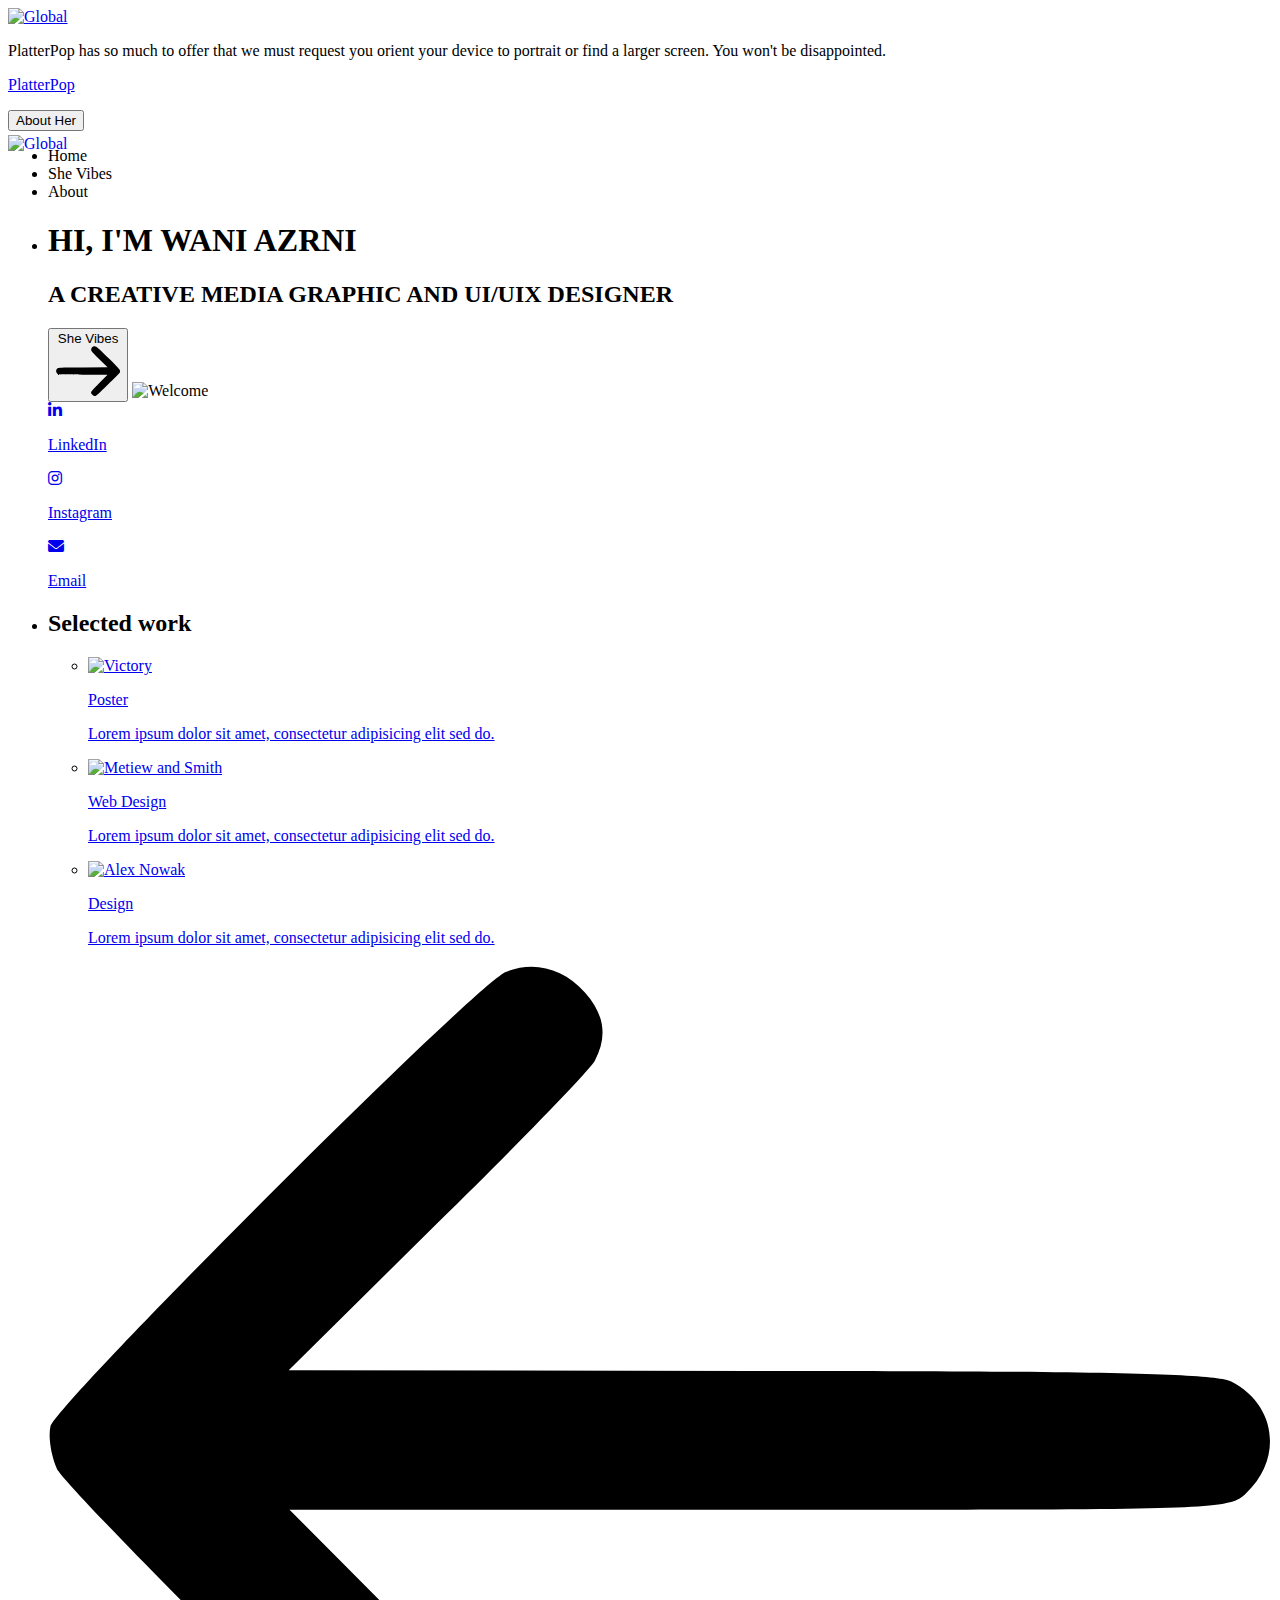
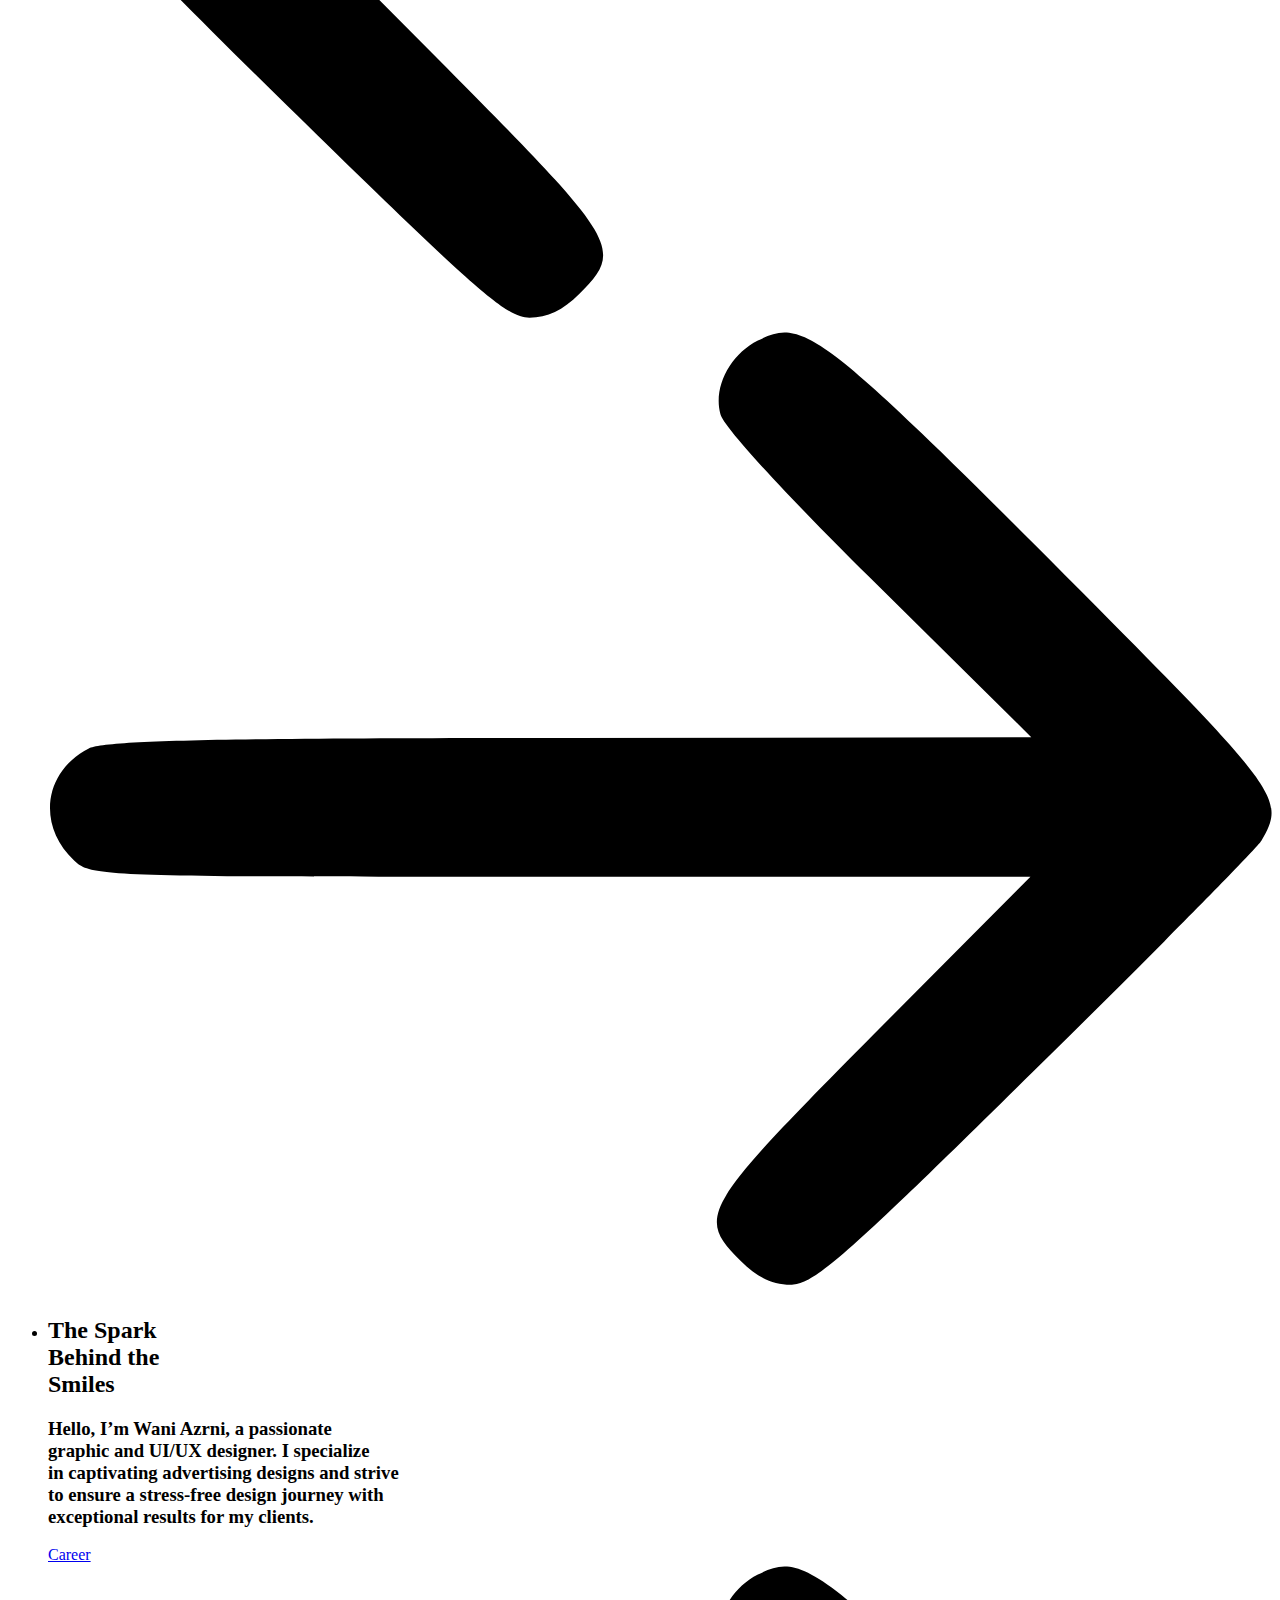
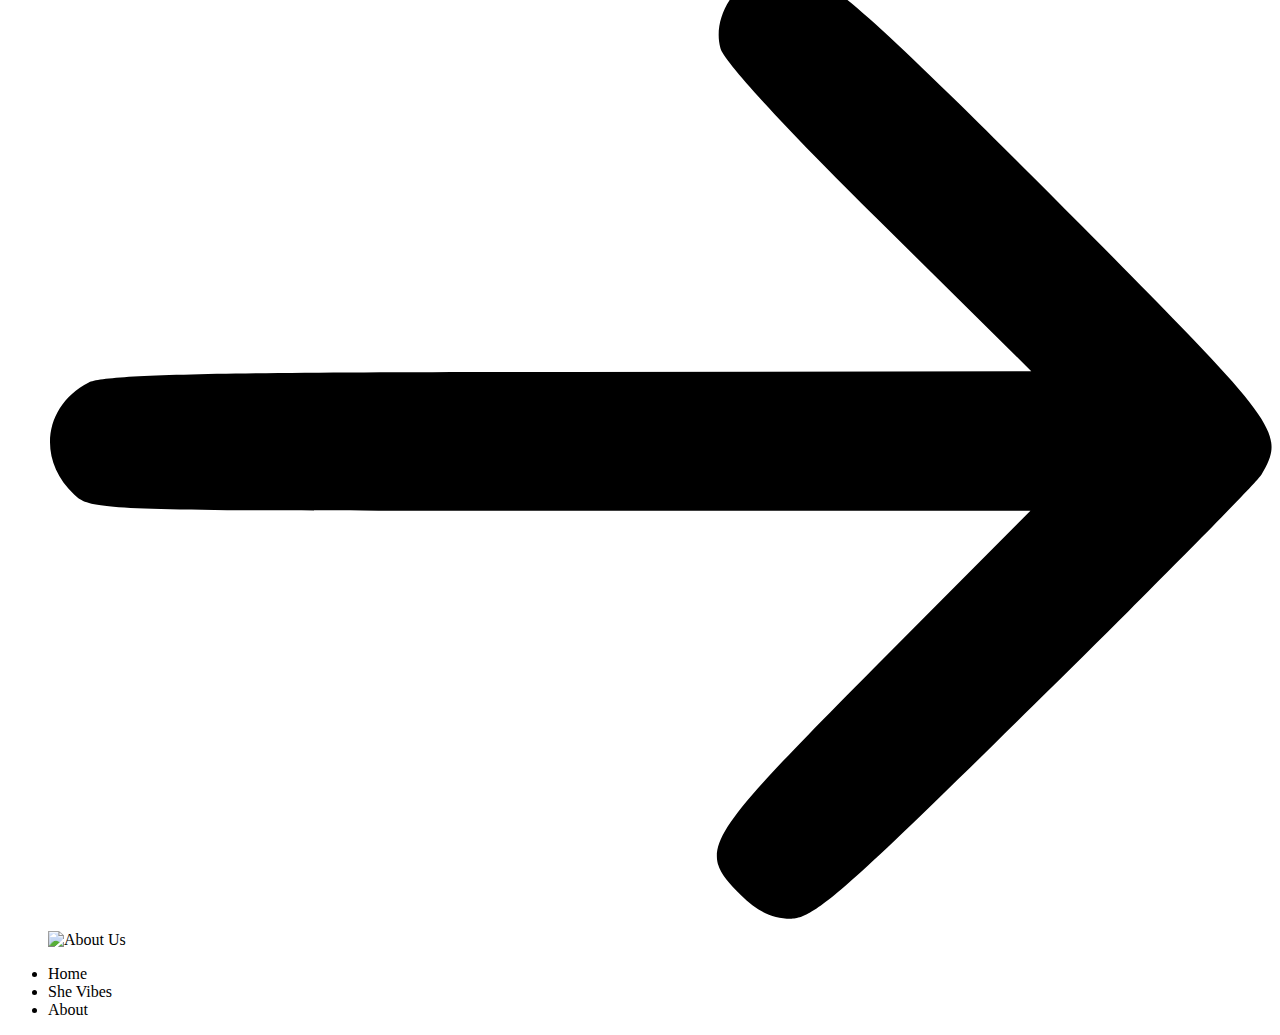
==== index.html @ 40248524 "Update index.html" ====
<!DOCTYPE html>
<html lang="en">
<head>
  <title>PlatterPop</title>
  <link rel="icon" type="image/x-icon" href="assets/img/logo.png">
  <meta charset="utf-8">
  <meta name="viewport" content="width=device-width, initial-scale=1">
  <meta http-equiv="X-UA-Compatible" content="IE=edge">
  <meta name="description" content="HTML5 website template">
  <meta name="keywords" content="global, template, html, sass, jquery">
  <meta name="author" content="Bucky Maler">
  <link href="https://cdn.jsdelivr.net/npm/bootstrap@5.3.0-alpha3/dist/css/bootstrap.min.css" rel="stylesheet" integrity="sha384-KyZXEAg3QhqLMpG8r+Knujsl5/KN6KjNaKjRkK5e4Ck5e/a7Q/JMBEsM4T5HsihU" crossorigin="anonymous">
  <link rel="stylesheet" href="https://cdnjs.cloudflare.com/ajax/libs/font-awesome/6.0.0-beta3/css/all.min.css">
  <link rel="stylesheet" href="assets/css/main.css">
 

</head>
<body>

<!-- notification for small viewports and landscape oriented smartphones -->
<div class="device-notification">
  <a class="device-notification--logo" href="#0">
    <img src="assets/img/logo.png" alt="Global">
    <!-- <p>PlatterPop</p> -->
  </a>
  <p class="device-notification--message">PlatterPop has so much to offer that we must request you orient your device to portrait or find a larger screen. You won't be disappointed.</p>
</div>

<div class="perspective effect-rotate-left">
  <div class="container"><div class="outer-nav--return"></div>
    <div id="viewport" class="l-viewport">
      <div class="l-wrapper">
        <header class="header">
          <a class="header--logo" href="#0">
            <img src="assets/img/logo.png" alt="Global" style="width: 123px;
            position: absolute;
            top: 15%;">
            <p>PlatterPop</p>
          </a>
          <button class="header--cta cta">About Her</button>
          <div class="header--nav-toggle">
            <span></span>
          </div>
        </header>
        <nav class="l-side-nav">
          <ul class="side-nav">
            <li class="is-active"><span>Home</span></li>
            <li><span>She Vibes</span></li>
            <li><span>About</span></li>

          </ul>
        </nav>
        <ul class="l-main-content main-content">
          <li class="l-section section section--is-active">
            <div class="intro">
              <div class="intro--banner">
                <h1 class="passion-one-black ">HI, I'M WANI AZRNI</h1>
                <h2>A CREATIVE MEDIA GRAPHIC AND UI/UIX DESIGNER</h2>
                <button class="cta">She Vibes
                  <svg version="1.1" id="Layer_1" xmlns="http://www.w3.org/2000/svg" xmlns:xlink="http://www.w3.org/1999/xlink" x="0px" y="0px" viewBox="0 0 150 118" style="enable-background:new 0 0 150 118;" xml:space="preserve">
                  <g transform="translate(0.000000,118.000000) scale(0.100000,-0.100000)">
                    <path d="M870,1167c-34-17-55-57-46-90c3-15,81-100,194-211l187-185l-565-1c-431,0-571-3-590-13c-55-28-64-94-18-137c21-20,33-20,597-20h575l-192-193C800,103,794,94,849,39c20-20,39-29,61-29c28,0,63,30,298,262c147,144,272,271,279,282c30,51,23,60-219,304C947,1180,926,1196,870,1167z"/>
                  </g>
                  </svg>
                  <span class="btn-background"></span>
                </button>
                <img src="assets/img/68.png" alt="Welcome">
              </div>
              <div class="intro--options">
                <a href="https://www.linkedin.com/in/waniazrni" >
                  <i class="fab fa-linkedin-in"></i>
                  <p>LinkedIn</p>
                </a>
                
                <a href="https://www.instagram.com/platerpop/profilecard/?igsh=MXhldG4zN2cwOTJ1dg==" target="_blank">
                  <i class="fab fa-instagram"></i>
                  <p>Instagram</p>
                </a>
                <a href="mailto:waniaazrni@gmail.com">
                  <i class="fas fa-envelope"></i>
                  <p>Email</p>
                </a>
              </div>
              
            </div>
          </li>
          <li class="l-section section">
            <div class="work">
              <h2>Selected work</h2>
              <div class="work--lockup">
                <ul class="slider">
                  <li class="slider--item slider--item-left">
                    <a href="#0">
                      <div class="slider--item-image">
                        <img src="assets/img/poster.png" alt="Victory">
                      </div>
                      <p class="slider--item-title">Poster</p>
                      <p class="slider--item-description">Lorem ipsum dolor sit amet, consectetur adipisicing elit sed do.</p>
                    </a>
                  </li>
                  <li class="slider--item slider--item-center">
                    <a href="Web-Design.html">
                      <div class="slider--item-image">
                        <img src="assets/img/web-d.png" alt="Metiew and Smith">
                      </div>
                      <p class="slider--item-title">Web Design</p>
                      <p class="slider--item-description">Lorem ipsum dolor sit amet, consectetur adipisicing elit sed do.</p>
                    </a>
                  </li>
                  <li class="slider--item slider--item-right">
                    <a href="#0">
                      <div class="slider--item-image">
                        <img src="assets/img/design.png" alt="Alex Nowak">
                      </div>
                      <p class="slider--item-title">Design</p>
                      <p class="slider--item-description">Lorem ipsum dolor sit amet, consectetur adipisicing elit sed do.</p>
                    </a>
                  </li>
                </ul>
                <div class="slider--prev">
                  <svg version="1.1" id="Layer_1" xmlns="http://www.w3.org/2000/svg" xmlns:xlink="http://www.w3.org/1999/xlink" x="0px" y="0px"
                  viewBox="0 0 150 118" style="enable-background:new 0 0 150 118;" xml:space="preserve">
                  <g transform="translate(0.000000,118.000000) scale(0.100000,-0.100000)">
                    <path d="M561,1169C525,1155,10,640,3,612c-3-13,1-36,8-52c8-15,134-145,281-289C527,41,562,10,590,10c22,0,41,9,61,29
                    c55,55,49,64-163,278L296,510h575c564,0,576,0,597,20c46,43,37,109-18,137c-19,10-159,13-590,13l-565,1l182,180
                    c101,99,187,188,193,199c16,30,12,57-12,84C631,1174,595,1183,561,1169z"/>
                  </g>
                  </svg>
                </div>
                <div class="slider--next">
                  <svg version="1.1" id="Layer_1" xmlns="http://www.w3.org/2000/svg" xmlns:xlink="http://www.w3.org/1999/xlink" x="0px" y="0px" viewBox="0 0 150 118" style="enable-background:new 0 0 150 118;" xml:space="preserve">
                  <g transform="translate(0.000000,118.000000) scale(0.100000,-0.100000)">
                    <path d="M870,1167c-34-17-55-57-46-90c3-15,81-100,194-211l187-185l-565-1c-431,0-571-3-590-13c-55-28-64-94-18-137c21-20,33-20,597-20h575l-192-193C800,103,794,94,849,39c20-20,39-29,61-29c28,0,63,30,298,262c147,144,272,271,279,282c30,51,23,60-219,304C947,1180,926,1196,870,1167z"/>
                  </g>
                  </svg>
                </div>
              </div>
            </div>
          </li>
          <li class="l-section section">
            <div class="about">
              <div class="about--banner">
                <h2>The Spark <br> Behind the <br> Smiles</h2>
                <h3>Hello, I’m Wani Azrni, a passionate  <br> graphic and UI/UX designer.
                   I specialize <br> in captivating  advertising designs
                   and strive <br> to ensure a stress-free design journey with <br>exceptional results for my clients.</h3>
                <a href="#0">Career
                  <span>
                    <svg version="1.1" id="Layer_1" xmlns="http://www.w3.org/2000/svg" xmlns:xlink="http://www.w3.org/1999/xlink" x="0px" y="0px" viewBox="0 0 150 118" style="enable-background:new 0 0 150 118;" xml:space="preserve">
                    <g transform="translate(0.000000,118.000000) scale(0.100000,-0.100000)">
                      <path d="M870,1167c-34-17-55-57-46-90c3-15,81-100,194-211l187-185l-565-1c-431,0-571-3-590-13c-55-28-64-94-18-137c21-20,33-20,597-20h575l-192-193C800,103,794,94,849,39c20-20,39-29,61-29c28,0,63,30,298,262c147,144,272,271,279,282c30,51,23,60-219,304C947,1180,926,1196,870,1167z"/>
                    </g>
                    </svg>
                  </span>
                </a>
                <img src="assets/img/70.png" alt="About Us" style="width: 617px;">
              </div>

            </div>
          </li>

          



        </ul>
      </div>
    </div>
  </div>
  <ul class="outer-nav">
    <li class="is-active">Home</li>
    <li>She Vibes</li>
    <li>About</li>

  </ul>
</div>
<script src="https://cdn.jsdelivr.net/npm/bootstrap@5.3.0-alpha3/dist/js/bootstrap.bundle.min.js" integrity="sha384-ENjdO4Dr2bkBIFxQpeoERfhANi7P4IoanyFmwDHCmNh2kr5aAXe0RZTrOzMIm4ex" crossorigin="anonymous"></script>
<script src="https://ajax.googleapis.com/ajax/libs/jquery/2.2.4/jquery.min.js"></script>
<script>window.jQuery || document.write('<script src="assets/js/vendor/jquery-2.2.4.min.js"><\/script>')</script>
<script src="assets/js/functions-min.js"></script>
</body>
</html>
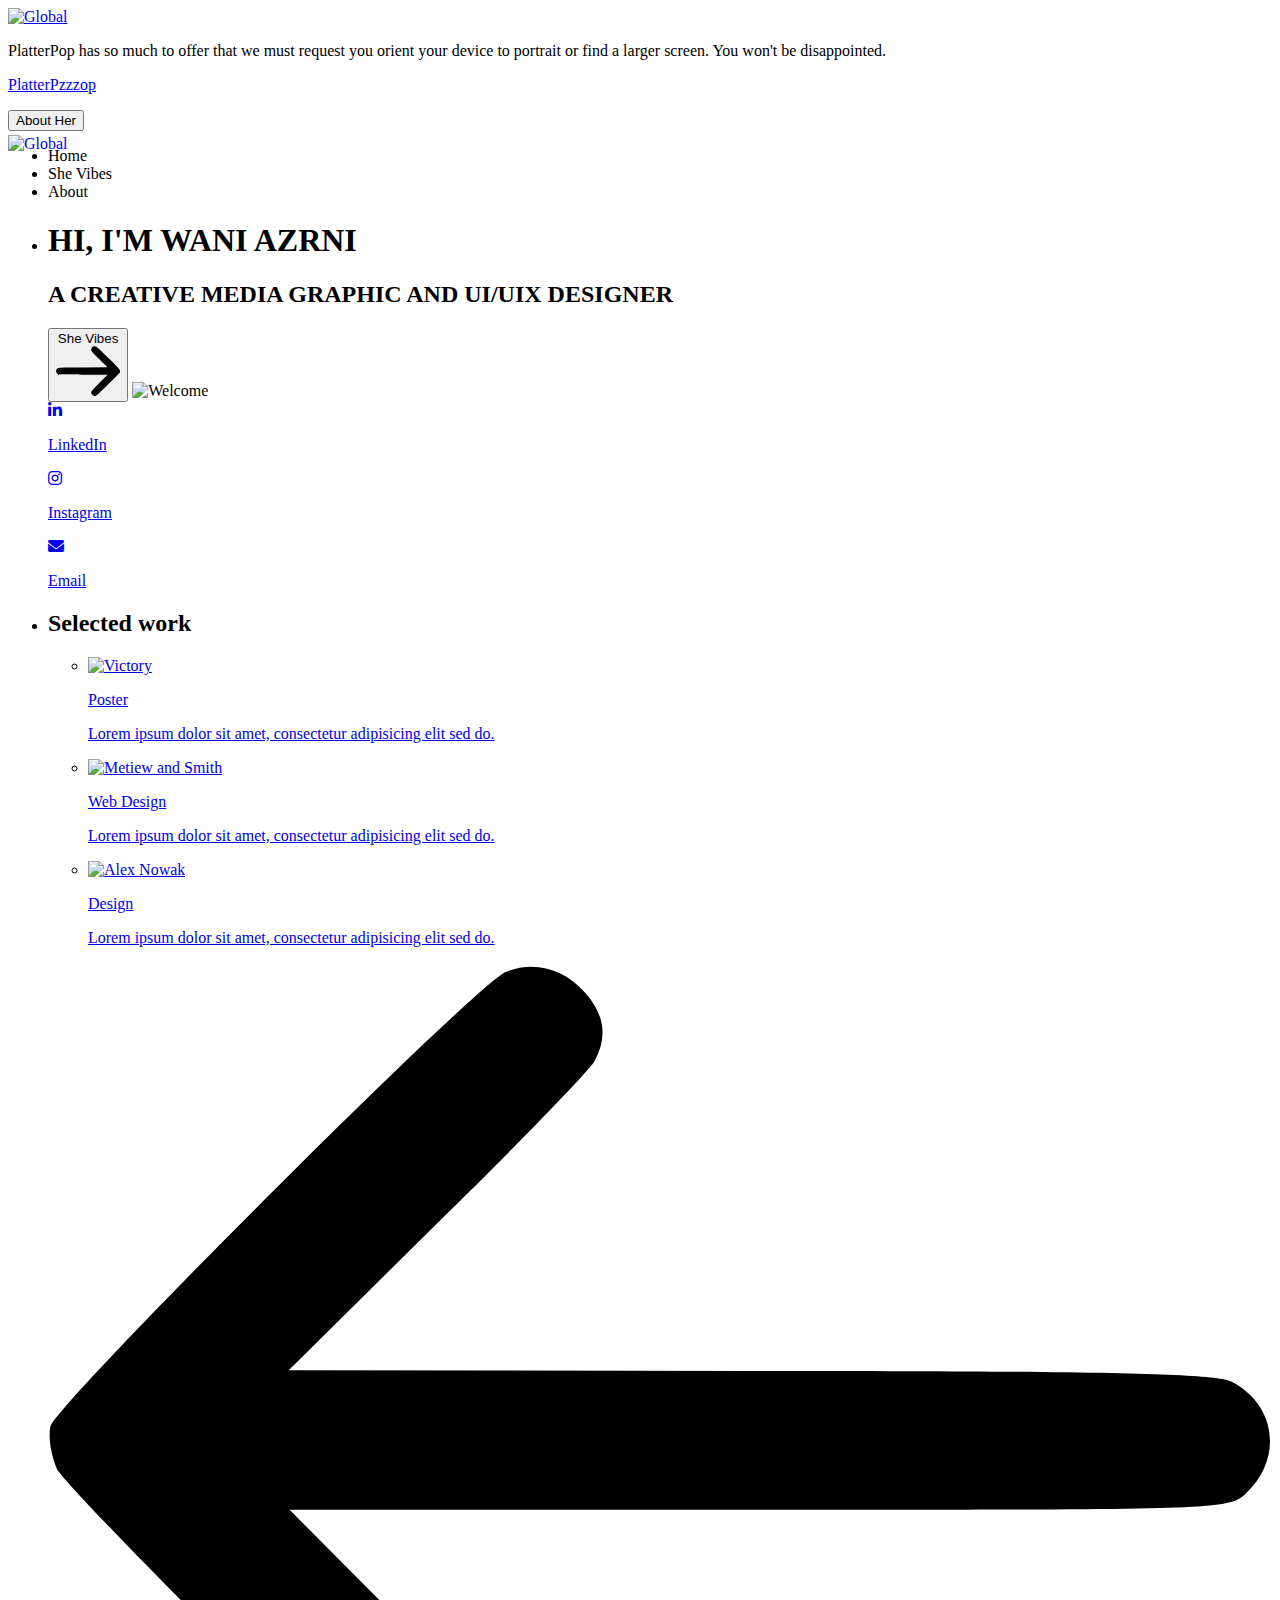
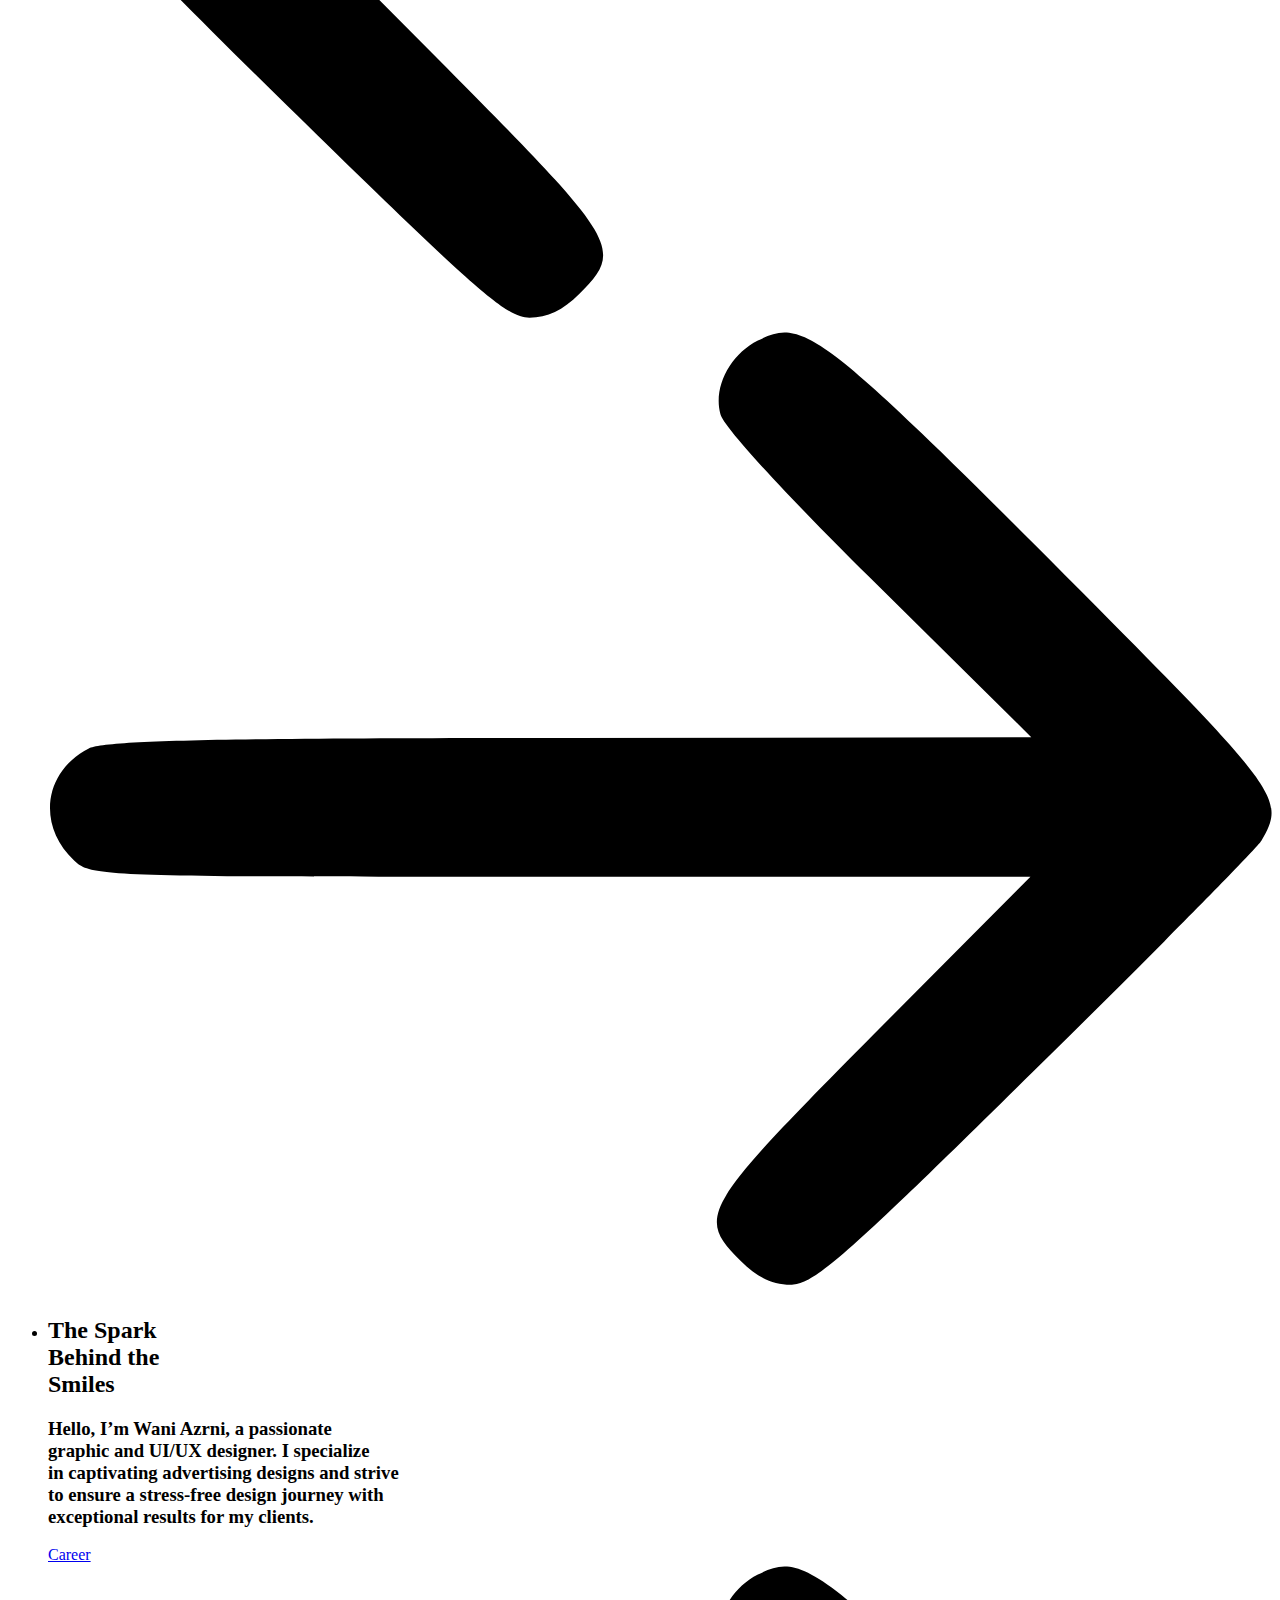
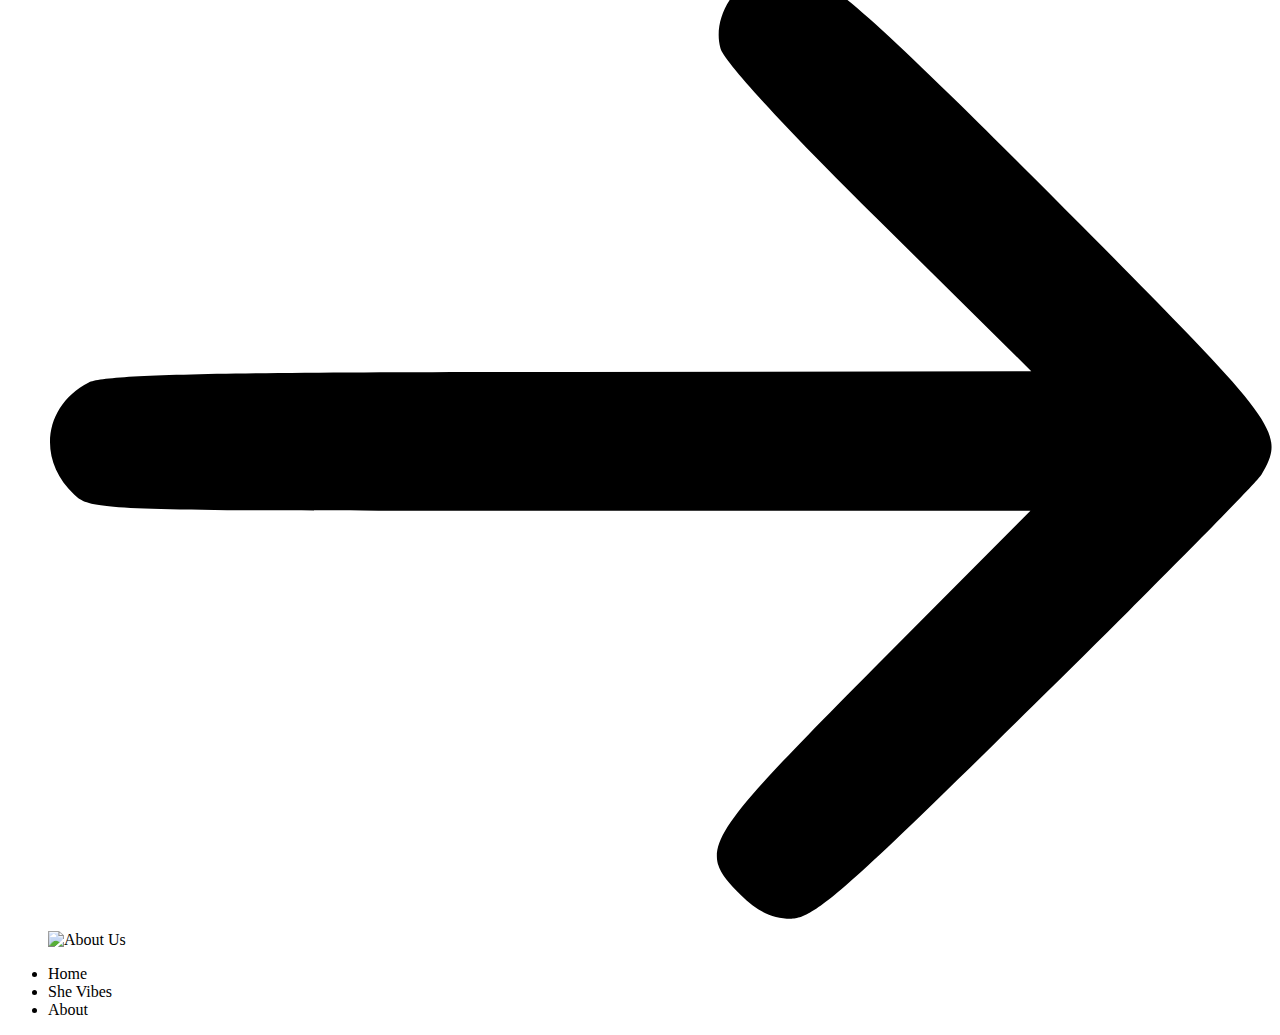
==== commit f5d6c66c: "Update index.html" ====
--- a/index.html
+++ b/index.html
@@ -35,7 +35,7 @@
             <img src="assets/img/logo.png" alt="Global" style="width: 123px;
             position: absolute;
             top: 15%;">
-            <p>PlatterPop</p>
+            <p>PlatterPzzzop</p>
           </a>
           <button class="header--cta cta">About Her</button>
           <div class="header--nav-toggle">
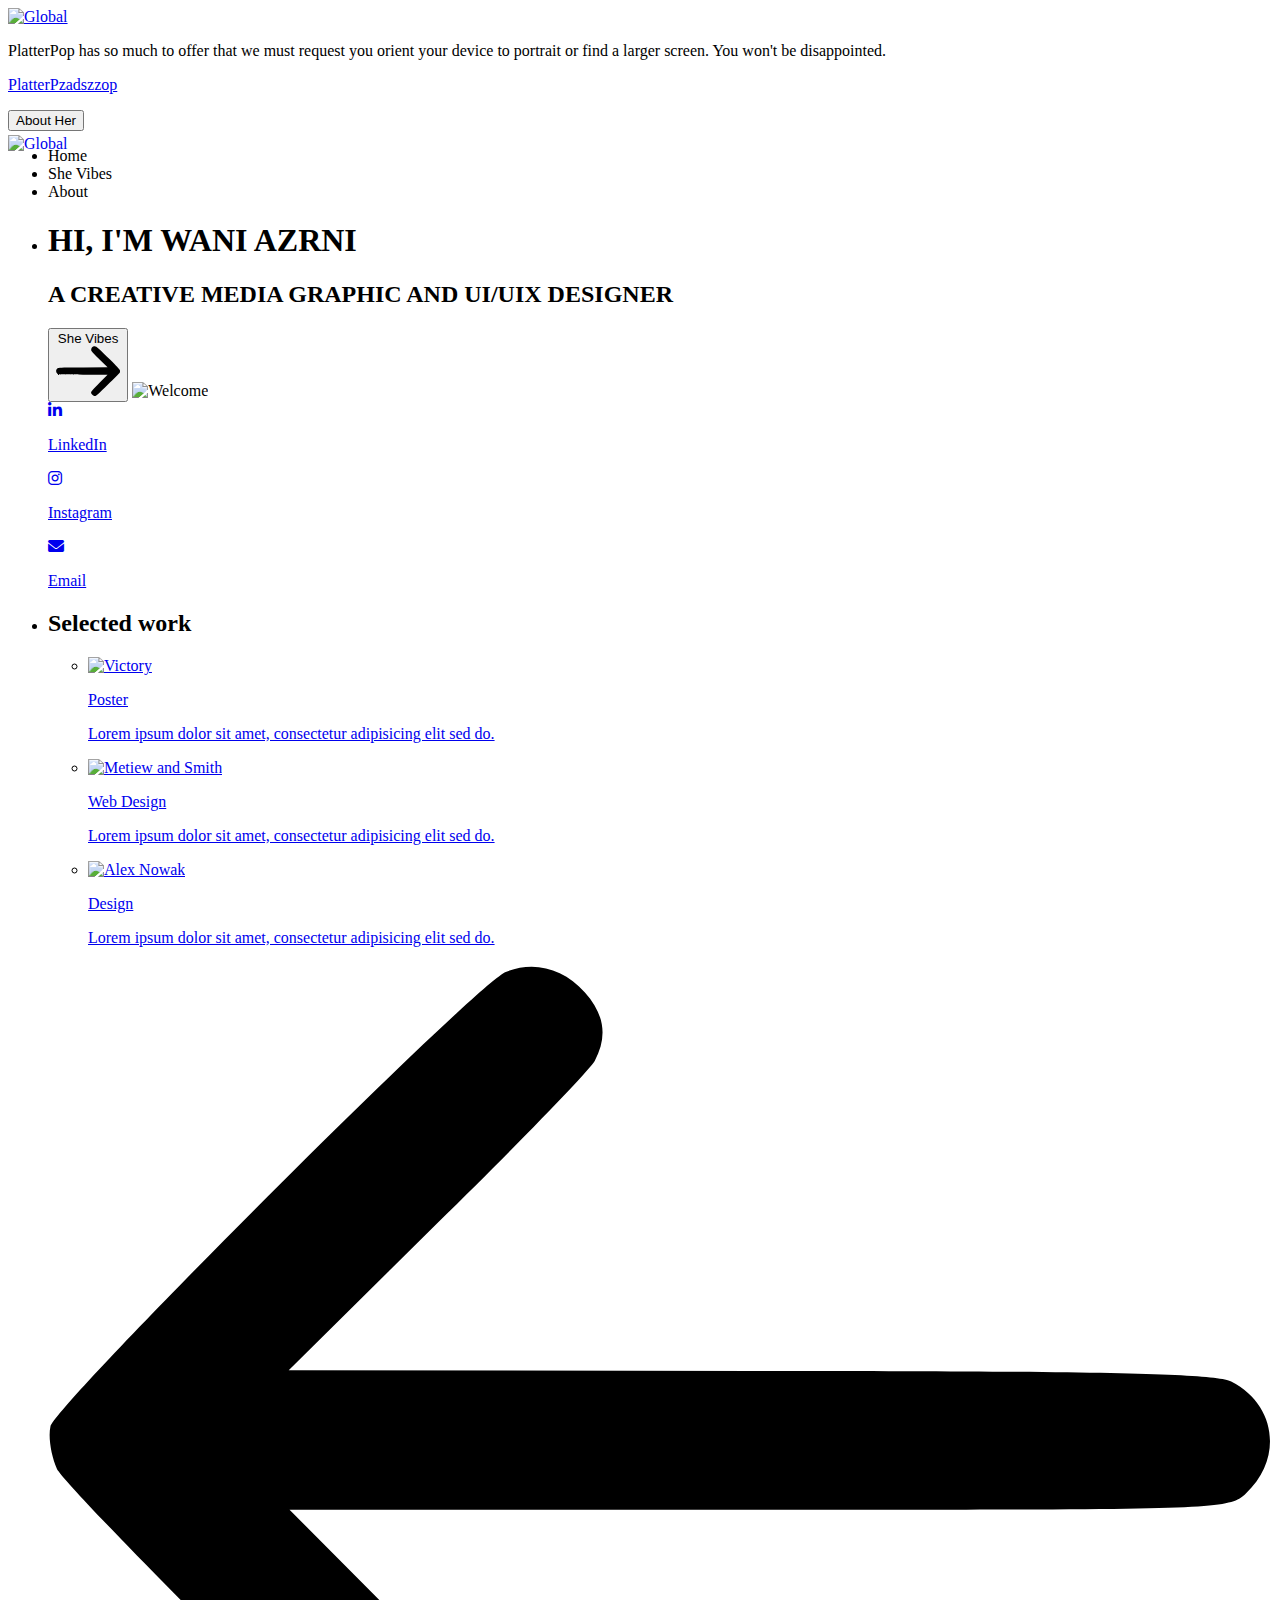
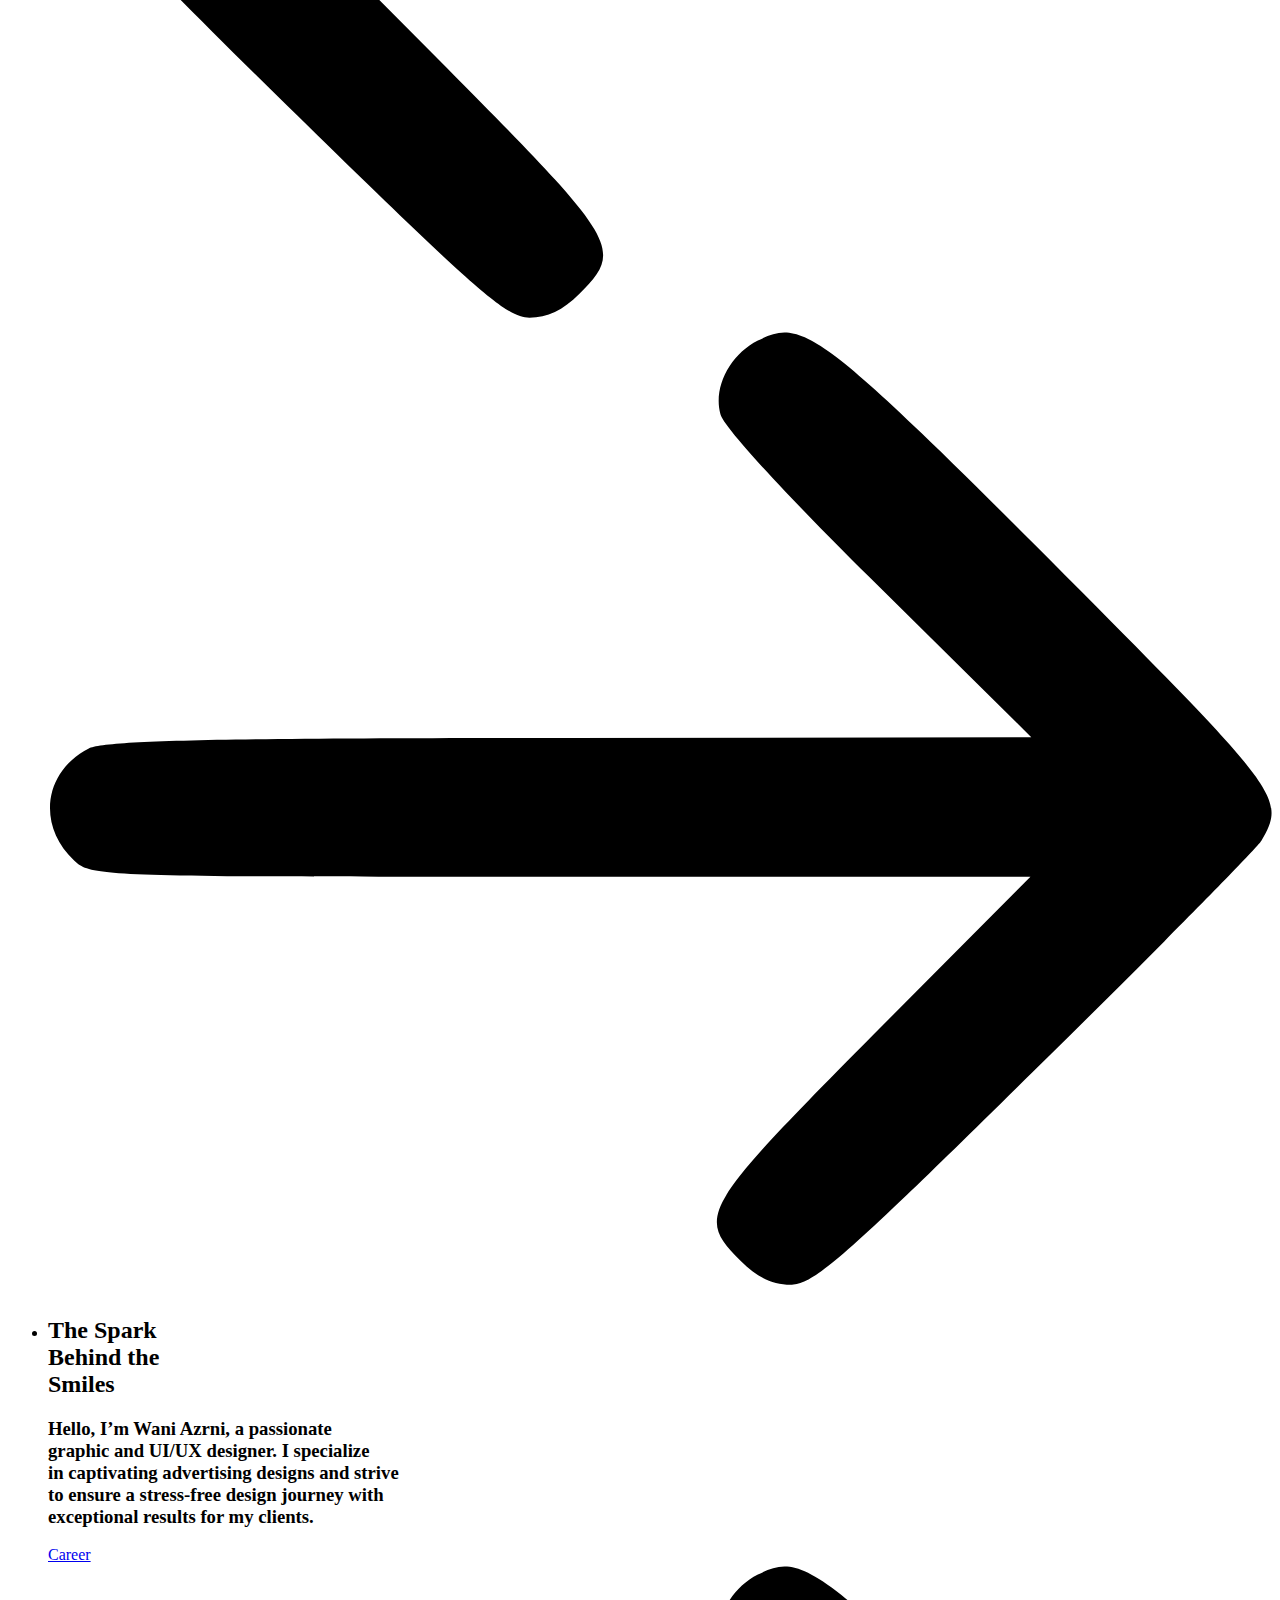
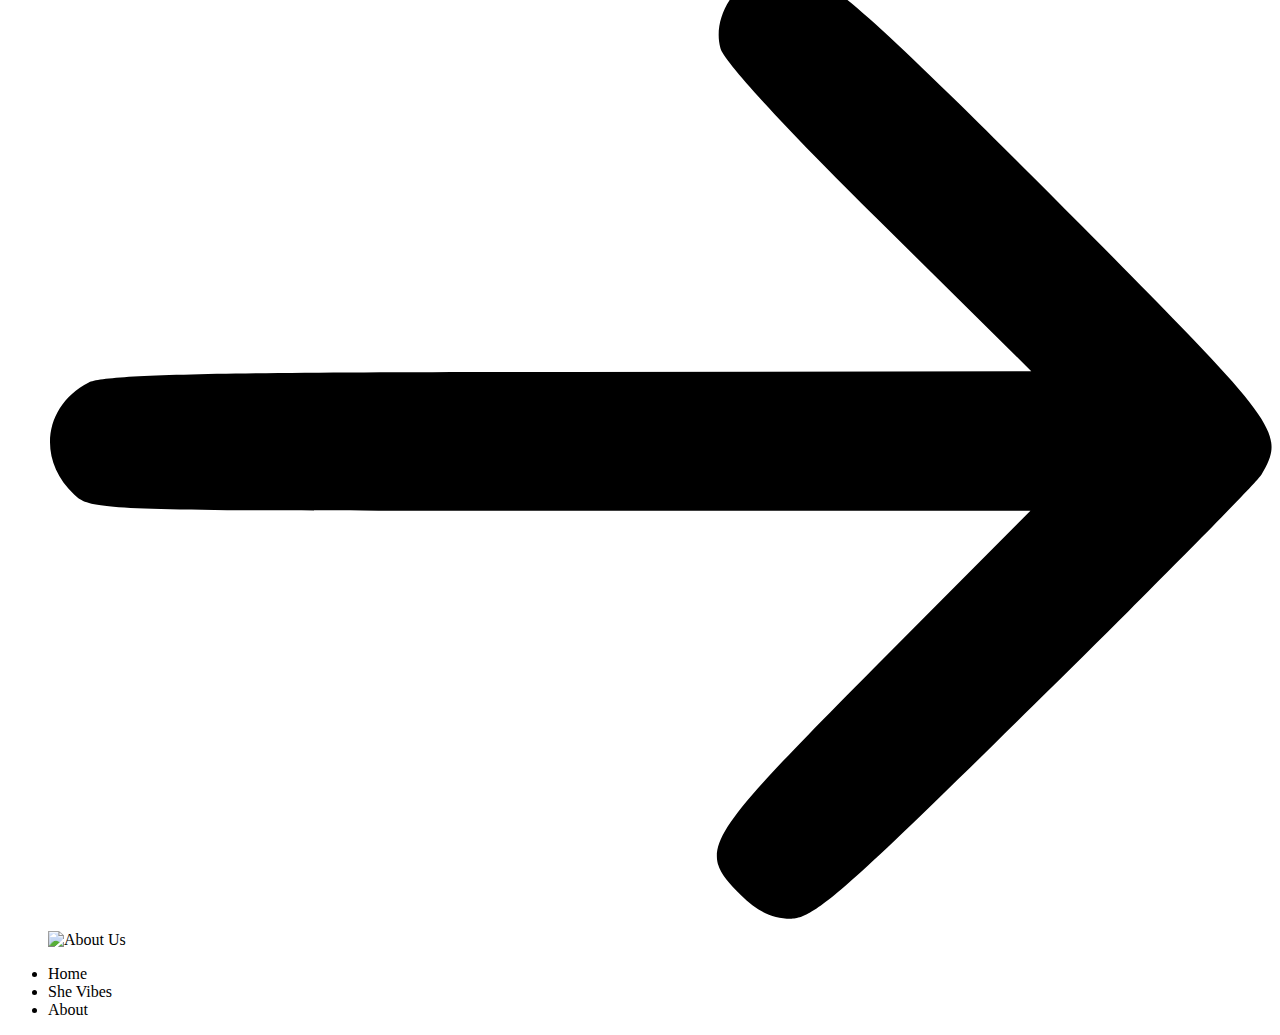
==== commit 48778224: "Update index.html" ====
--- a/index.html
+++ b/index.html
@@ -35,7 +35,7 @@
             <img src="assets/img/logo.png" alt="Global" style="width: 123px;
             position: absolute;
             top: 15%;">
-            <p>PlatterPzzzop</p>
+            <p>PlatterPzadszzop</p>
           </a>
           <button class="header--cta cta">About Her</button>
           <div class="header--nav-toggle">
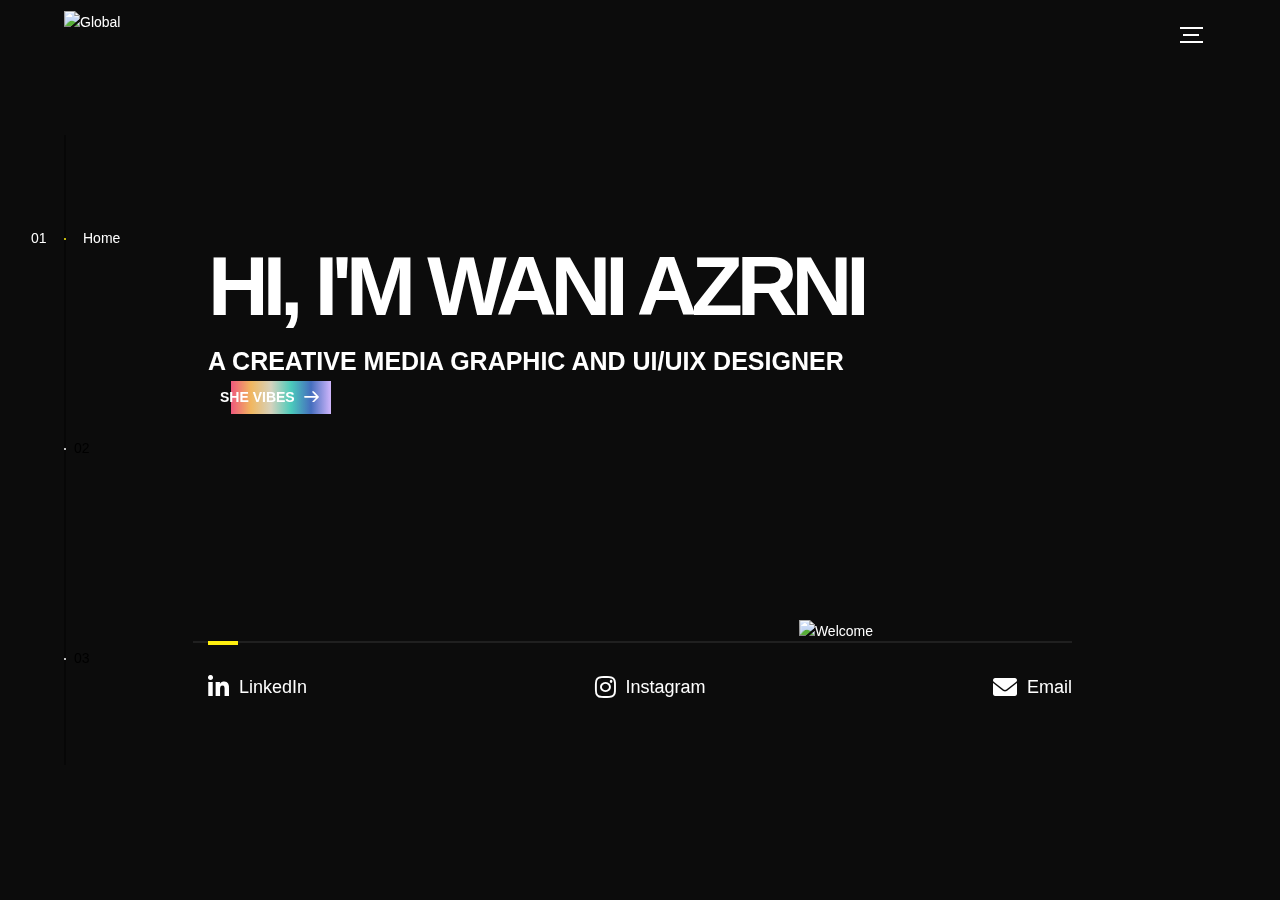
==== commit f5bb8659: "initial commit" ====
--- a/index.html
+++ b/index.html
@@ -35,7 +35,7 @@
             <img src="assets/img/logo.png" alt="Global" style="width: 123px;
             position: absolute;
             top: 15%;">
-            <p>PlatterPzadszzop</p>
+            <!-- <p>PlatterPop</p> -->
           </a>
           <button class="header--cta cta">About Her</button>
           <div class="header--nav-toggle">
@@ -67,7 +67,7 @@
                 <img src="assets/img/68.png" alt="Welcome">
               </div>
               <div class="intro--options">
-                <a href="https://www.linkedin.com/in/waniazrni" >
+                <a href="https://www.linkedin.com/in/waniazrni" target="_blank">
                   <i class="fab fa-linkedin-in"></i>
                   <p>LinkedIn</p>
                 </a>
@@ -86,57 +86,55 @@
           </li>
           <li class="l-section section">
             <div class="work">
-              <h2>Selected work</h2>
+              <h2>Selected Work</h2>
               <div class="work--lockup">
                 <ul class="slider">
                   <li class="slider--item slider--item-left">
-                    <a href="#0">
+                    <a href="graphic.html">
                       <div class="slider--item-image">
-                        <img src="assets/img/poster.png" alt="Victory">
+                        <img src="assets/img/poster.png" alt="Banner and Poster">
                       </div>
-                      <p class="slider--item-title">Poster</p>
-                      <p class="slider--item-description">Lorem ipsum dolor sit amet, consectetur adipisicing elit sed do.</p>
+                      <p class="slider--item-title">Media Graphic</p>
+                      <p class="slider--item-description">Discover my portfolio of eye-catching banners and posters crafted for impactful designs!</p>
                     </a>
                   </li>
                   <li class="slider--item slider--item-center">
-                    <a href="Web-Design.html">
+                    <a href="website.html">
                       <div class="slider--item-image">
-                        <img src="assets/img/web-d.png" alt="Metiew and Smith">
+                        <img src="assets/img/web-d.png" alt="UI/UX Design">
                       </div>
-                      <p class="slider--item-title">Web Design</p>
-                      <p class="slider--item-description">Lorem ipsum dolor sit amet, consectetur adipisicing elit sed do.</p>
+                      <p class="slider--item-title">UI/UX Design</p>
+                      <p class="slider--item-description">Check out my portfolio for creative UI/UX designs and simple, user-friendly systems!</p>
                     </a>
                   </li>
                   <li class="slider--item slider--item-right">
-                    <a href="#0">
+                    <a href="photography.html">
                       <div class="slider--item-image">
-                        <img src="assets/img/design.png" alt="Alex Nowak">
+                        <img src="assets/img/photo.png" alt="Photography">
                       </div>
-                      <p class="slider--item-title">Design</p>
-                      <p class="slider--item-description">Lorem ipsum dolor sit amet, consectetur adipisicing elit sed do.</p>
+                      <p class="slider--item-title">Photography</p>
+                      <p class="slider--item-description">Capture the world through my lens with artistic and professional photography projects!</p>
                     </a>
                   </li>
                 </ul>
                 <div class="slider--prev">
-                  <svg version="1.1" id="Layer_1" xmlns="http://www.w3.org/2000/svg" xmlns:xlink="http://www.w3.org/1999/xlink" x="0px" y="0px"
-                  viewBox="0 0 150 118" style="enable-background:new 0 0 150 118;" xml:space="preserve">
-                  <g transform="translate(0.000000,118.000000) scale(0.100000,-0.100000)">
-                    <path d="M561,1169C525,1155,10,640,3,612c-3-13,1-36,8-52c8-15,134-145,281-289C527,41,562,10,590,10c22,0,41,9,61,29
-                    c55,55,49,64-163,278L296,510h575c564,0,576,0,597,20c46,43,37,109-18,137c-19,10-159,13-590,13l-565,1l182,180
-                    c101,99,187,188,193,199c16,30,12,57-12,84C631,1174,595,1183,561,1169z"/>
-                  </g>
+                  <svg version="1.1" id="Layer_1" xmlns="http://www.w3.org/2000/svg" xmlns:xlink="http://www.w3.org/1999/xlink" x="0px" y="0px" viewBox="0 0 150 118" style="enable-background:new 0 0 150 118;" xml:space="preserve">
+                    <g transform="translate(0.000000,118.000000) scale(0.100000,-0.100000)">
+                      <path d="M561,1169C525,1155,10,640,3,612c-3-13,1-36,8-52c8-15,134-145,281-289C527,41,562,10,590,10c22,0,41,9,61,29 c55,55,49,64-163,278L296,510h575c564,0,576,0,597,20c46,43,37,109-18,137c-19,10-159,13-590,13l-565,1l182,180 c101,99,187,188,193,199c16,30,12,57-12,84C631,1174,595,1183,561,1169z" />
+                    </g>
                   </svg>
                 </div>
                 <div class="slider--next">
                   <svg version="1.1" id="Layer_1" xmlns="http://www.w3.org/2000/svg" xmlns:xlink="http://www.w3.org/1999/xlink" x="0px" y="0px" viewBox="0 0 150 118" style="enable-background:new 0 0 150 118;" xml:space="preserve">
-                  <g transform="translate(0.000000,118.000000) scale(0.100000,-0.100000)">
-                    <path d="M870,1167c-34-17-55-57-46-90c3-15,81-100,194-211l187-185l-565-1c-431,0-571-3-590-13c-55-28-64-94-18-137c21-20,33-20,597-20h575l-192-193C800,103,794,94,849,39c20-20,39-29,61-29c28,0,63,30,298,262c147,144,272,271,279,282c30,51,23,60-219,304C947,1180,926,1196,870,1167z"/>
-                  </g>
+                    <g transform="translate(0.000000,118.000000) scale(0.100000,-0.100000)">
+                      <path d="M870,1167c-34-17-55-57-46-90c3-15,81-100,194-211l187-185l-565-1c-431,0-571-3-590-13c-55-28-64-94-18-137c21-20,33-20,597-20h575l-192-193C800,103,794,94,849,39c20-20,39-29,61-29c28,0,63,30,298,262c147,144,272,271,279,282c30,51,23,60-219,304C947,1180,926,1196,870,1167z" />
+                    </g>
                   </svg>
                 </div>
               </div>
             </div>
           </li>
+          
           <li class="l-section section">
             <div class="about">
               <div class="about--banner">
@@ -144,7 +142,7 @@
                 <h3>Hello, I’m Wani Azrni, a passionate  <br> graphic and UI/UX designer.
                    I specialize <br> in captivating  advertising designs
                    and strive <br> to ensure a stress-free design journey with <br>exceptional results for my clients.</h3>
-                <a href="#0">Career
+                <a href="mailto:waniaazrni@gmail.com">  <i class="fas fa-envelope"></i> Career
                   <span>
                     <svg version="1.1" id="Layer_1" xmlns="http://www.w3.org/2000/svg" xmlns:xlink="http://www.w3.org/1999/xlink" x="0px" y="0px" viewBox="0 0 150 118" style="enable-background:new 0 0 150 118;" xml:space="preserve">
                     <g transform="translate(0.000000,118.000000) scale(0.100000,-0.100000)">
--- a/assets/css/main.css
+++ b/assets/css/main.css
@@ -0,0 +1,1986 @@
+@font-face {
+    font-family: 'Montserrat';
+    src: url("fonts/Montserrat-Black.eot");
+    src: local("☺"), url("fonts/Montserrat-Black.woff") format("woff"), url("fonts/Montserrat-Black.ttf") format("truetype"), url("fonts/Montserrat-Black.svg") format("svg");
+    font-weight: 900;
+    font-style: normal
+}
+
+@font-face {
+    font-family: 'Montserrat';
+    src: url("fonts/Montserrat-Bold.eot");
+    src: local("☺"), url("fonts/Montserrat-Bold.woff") format("woff"), url("fonts/Montserrat-Bold.ttf") format("truetype"), url("fonts/Montserrat-Bold.svg") format("svg");
+    font-weight: 700;
+    font-style: normal
+}
+
+@font-face {
+    font-family: 'Montserrat';
+    src: url("fonts/Montserrat-Regular.eot");
+    src: local("☺"), url("fonts/Montserrat-Regular.woff") format("woff"), url("fonts/Montserrat-Regular.ttf") format("truetype"), url("fonts/Montserrat-Regular.svg") format("svg");
+    font-weight: 400;
+    font-style: normal
+}
+
+@font-face {
+    font-family: 'Montserrat';
+    src: url("fonts/Montserrat-Light.eot");
+    src: local("☺"), url("fonts/Montserrat-Light.woff") format("woff"), url("fonts/Montserrat-Light.ttf") format("truetype"), url("fonts/Montserrat-Light.svg") format("svg");
+    font-weight: 300;
+    font-style: normal
+}
+
+@import url('https://fonts.googleapis.com/css2?family=Farro:wght@300;400;500;700&display=swap');
+@import url('https://fonts.googleapis.com/css2?family=Farro:wght@300;400;500;700&family=Passion+One:wght@400;700;900&display=swap');
+
+.farro-light {
+    font-family: "Farro", sans-serif;
+    font-weight: 300;
+    font-style: normal;
+  }
+  
+  .farro-regular {
+    font-family: "Farro", sans-serif;
+    font-weight: 400;
+    font-style: normal;
+  }
+  
+  .farro-medium {
+    font-family: "Farro", sans-serif;
+    font-weight: 500;
+    font-style: normal;
+  }
+  
+  .farro-bold {
+    font-family: "Farro", sans-serif !important;
+    font-weight: 700 !important;
+    font-style: normal !important;
+  }
+/*Passion font*/
+  .passion-one-regular {
+    font-family: "Passion One", sans-serif !important;
+    font-weight: 400 !important;
+    font-style: normal !important;
+  }
+  
+  .passion-one-bold {
+    font-family: "Passion One", sans-serif;
+    font-weight: 700;
+    font-style: normal;
+  }
+  
+  .passion-one-black {
+    font-family: "Passion One", sans-serif;
+    font-weight: 900;
+    font-style: normal;
+  }
+  
+/*! normalize.css v3.0.2 | MIT License | git.io/normalize */
+html {
+    font-family: "Farro", sans-serif;
+    -ms-text-size-adjust: 100%;
+    -webkit-text-size-adjust: 100%
+}
+
+body {
+    margin: 0
+    
+}
+
+article,
+aside,
+details,
+figcaption,
+figure,
+footer,
+header,
+hgroup,
+main,
+menu,
+nav,
+section,
+summary {
+    display: block
+}
+
+audio,
+canvas,
+progress,
+video {
+    display: inline-block;
+    vertical-align: baseline
+}
+
+audio:not([controls]) {
+    display: none;
+    height: 0
+}
+
+[hidden],
+template {
+    display: none
+}
+
+a {
+    background-color: transparent
+}
+
+a:active,
+a:hover {
+    outline: 0
+}
+
+abbr[title] {
+    border-bottom: 1px dotted
+}
+
+b,
+strong {
+    font-weight: bold
+}
+
+dfn {
+    font-style: italic
+}
+
+h1 {
+    font-size: 2em;
+    margin: 0.67em 0
+}
+
+mark {
+    background: #ff0;
+    color: #000
+}
+
+small {
+    font-size: 80%
+}
+
+sub,
+sup {
+    font-size: 75%;
+    line-height: 0;
+    position: relative;
+    vertical-align: baseline
+}
+
+sup {
+    top: -0.5em
+}
+
+sub {
+    bottom: -0.25em
+}
+
+img {
+    border: 0
+}
+
+svg:not(:root) {
+    overflow: hidden
+}
+
+figure {
+    margin: 1em 40px
+}
+
+hr {
+    box-sizing: content-box;
+    height: 0
+}
+
+pre {
+    overflow: auto
+}
+
+code,
+kbd,
+pre,
+samp {
+    font-family: monospace, monospace;
+    font-size: 1em
+}
+
+button,
+input,
+optgroup,
+select,
+textarea {
+    color: inherit;
+    font: inherit;
+    margin: 0
+}
+
+button {
+    overflow: visible
+}
+
+button,
+select {
+    text-transform: none
+}
+
+button,
+html input[type="button"],
+input[type="reset"],
+input[type="submit"] {
+    -webkit-appearance: button;
+    cursor: pointer
+}
+
+button[disabled],
+html input[disabled] {
+    cursor: default
+}
+
+button::-moz-focus-inner,
+input::-moz-focus-inner {
+    border: 0;
+    padding: 0
+}
+
+input {
+    line-height: normal
+}
+
+input[type="checkbox"],
+input[type="radio"] {
+    box-sizing: border-box;
+    padding: 0
+}
+
+input[type="number"]::-webkit-inner-spin-button,
+input[type="number"]::-webkit-outer-spin-button {
+    height: auto
+}
+
+input[type="search"] {
+    -webkit-appearance: textfield;
+    box-sizing: content-box
+}
+
+input[type="search"]::-webkit-search-cancel-button,
+input[type="search"]::-webkit-search-decoration {
+    -webkit-appearance: none
+}
+
+fieldset {
+    border: 1px solid #c0c0c0;
+    margin: 0 2px;
+    padding: 0.35em 0.625em 0.75em
+}
+
+legend {
+    border: 0;
+    padding: 0
+}
+
+textarea {
+    overflow: auto
+}
+
+optgroup {
+    font-weight: bold
+}
+
+table {
+    border-collapse: collapse;
+    border-spacing: 0
+}
+
+td,
+th {
+    padding: 0
+}
+
+::-moz-selection {
+    background: #FFF498
+}
+
+::selection {
+    background: #FFF498
+}
+
+::-moz-selection {
+    background: #FFF498
+}
+
+img::-moz-selection {
+    background: transparent
+}
+
+img::selection {
+    background: transparent
+}
+
+img::-moz-selection {
+    background: transparent
+}
+
+body {
+    -webkit-tap-highlight-color: #FFF498
+}
+
+body {
+    background-color: #0c0c0c;
+    font-size: 14px;
+    line-height: 1.6;
+    font-family: "Montserrat", sans-serif;
+    color: #fff;
+    -webkit-font-smoothing: antialiased;
+    -webkit-text-size-adjust: 100%;
+    background-image: url("../img/cpbg.png") !important;
+    background-repeat: repeat;
+    background-attachment: fixed;
+    background-position: center;
+
+}
+
+.l-viewport {
+    position: relative;
+    width: 100%;
+    height: 100vh;
+    box-shadow: 0 0 45px 5px rgba(0, 0, 0, 0.85);
+    overflow: hidden
+}
+
+.l-wrapper {
+    position: relative;
+    width: 1440px;
+    max-width: 90%;
+    height: 100%;
+    margin: 0 auto
+}
+
+.l-side-nav {
+    position: absolute;
+    left: 0;
+    display: -webkit-box;
+    display: -webkit-flex;
+    display: -ms-flexbox;
+    display: flex;
+    height: 100%;
+    -webkit-box-align: center;
+    -webkit-align-items: center;
+    -ms-flex-align: center;
+    align-items: center
+}
+
+.l-side-nav::before {
+    content: "";
+    position: absolute;
+    top: 50%;
+    left: 0;
+    -webkit-transform: translateY(-50%);
+    transform: translateY(-50%);
+    width: 2px;
+    height: 70%;
+    max-height: 750px;
+    background-color: #000000;
+    opacity: .35;
+    z-index: 10
+}
+
+@media (max-width: 1180px) {
+    .l-side-nav {
+        display: none
+    }
+}
+
+.l-main-content {
+    position: relative;
+    width: 100%;
+    height: 100%;
+    margin: 0;
+    padding: 0;
+    list-style: none
+}
+
+.l-section {
+    position: absolute;
+    width: 100%;
+    height: 100%
+}
+
+.device-notification {
+    display: none;
+    position: fixed;
+    top: 0;
+    left: 0;
+    width: 100%;
+    height: 100%;
+    -webkit-box-orient: vertical;
+    -webkit-box-direction: normal;
+    -webkit-flex-direction: column;
+    -ms-flex-direction: column;
+    flex-direction: column;
+    -webkit-box-align: center;
+    -webkit-align-items: center;
+    -ms-flex-align: center;
+    -ms-grid-row-align: center;
+    align-items: center;
+    -webkit-box-pack: center;
+    -webkit-justify-content: center;
+    -ms-flex-pack: center;
+    justify-content: center;
+    background-color: #000;
+    z-index: 12
+}
+
+.device-notification--logo {
+    display: -webkit-box;
+    display: -webkit-flex;
+    display: -ms-flexbox;
+    display: flex;
+    -webkit-box-align: center;
+    -webkit-align-items: center;
+    -ms-flex-align: center;
+    align-items: center;
+    text-decoration: none;
+    color: #fff
+}
+
+.device-notification--logo p {
+    margin: 0 0 0 10px;
+    font-size: 16px;
+    font-weight: 700;
+    text-transform: uppercase
+}
+
+.device-notification--message {
+    width: 70%;
+    margin: 30px 0 0 0;
+    font-weight: 700;
+    text-align: center
+}
+
+@media (max-width: 767px) and (min-width: 601px) and (max-height: 680px) {
+    .device-notification {
+        display: -webkit-box;
+        display: -webkit-flex;
+        display: -ms-flexbox;
+        display: flex
+    }
+}
+
+@media (max-width: 600px) and (min-width: 480px) and (max-height: 580px) {
+    .device-notification {
+        display: -webkit-box;
+        display: -webkit-flex;
+        display: -ms-flexbox;
+        display: flex
+    }
+}
+
+@media (max-width: 736px) and (min-width: 360px) and (orientation: landscape) {
+    .device-notification {
+        display: -webkit-box;
+        display: -webkit-flex;
+        display: -ms-flexbox;
+        display: flex
+    }
+}
+
+@media(max-width: 359px) {
+    .device-notification {
+        display: -webkit-box;
+        display: -webkit-flex;
+        display: -ms-flexbox;
+        display: flex
+    }
+}
+
+.section {
+    opacity: 0;
+    visibility: hidden;
+    -webkit-transition: opacity .4s ease-in-out, visibility 0s .4s;
+    transition: opacity .4s ease-in-out, visibility 0s .4s
+}
+
+.section--is-active {
+    opacity: 1;
+    visibility: visible;
+    z-index: 1;
+    -webkit-transition: opacity .4s ease-in-out .4s;
+    transition: opacity .4s ease-in-out .4s
+}
+
+.section--next {
+    -webkit-transform: translateY(-45px);
+    transform: translateY(-45px);
+    -webkit-transition: -webkit-transform .4s ease-in-out;
+    transition: -webkit-transform .4s ease-in-out;
+    transition: transform .4s ease-in-out;
+    transition: transform .4s ease-in-out, -webkit-transform .4s ease-in-out
+}
+
+.section--prev {
+    -webkit-transform: translateY(45px);
+    transform: translateY(45px);
+    -webkit-transition: -webkit-transform .4s ease-in-out;
+    transition: -webkit-transform .4s ease-in-out;
+    transition: transform .4s ease-in-out;
+    transition: transform .4s ease-in-out, -webkit-transform .4s ease-in-out
+}
+
+.header {
+    position: absolute;
+    top: 0;
+    left: 0;
+    display: -webkit-box;
+    display: -webkit-flex;
+    display: -ms-flexbox;
+    display: flex;
+    width: 100%;
+    height: 70px;
+    -webkit-box-align: center;
+    -webkit-align-items: center;
+    -ms-flex-align: center;
+    align-items: center;
+    -webkit-box-pack: justify;
+    -webkit-justify-content: space-between;
+    -ms-flex-pack: justify;
+    justify-content: space-between;
+    z-index: 10
+}
+
+.header--logo {
+    display: -webkit-box;
+    display: -webkit-flex;
+    display: -ms-flexbox;
+    display: flex;
+    -webkit-box-align: center;
+    -webkit-align-items: center;
+    -ms-flex-align: center;
+    align-items: center;
+    text-decoration: none;
+    color: #fff
+}
+
+.header--logo p {
+    margin: 0 0 0 10px;
+    font-size: 16px;
+    font-weight: 700;
+    text-transform: uppercase
+}
+
+.header--nav-toggle {
+    display: -webkit-box;
+    display: -webkit-flex;
+    display: -ms-flexbox;
+    display: flex;
+    width: 50px;
+    height: 50px;
+    -webkit-box-orient: vertical;
+    -webkit-box-direction: normal;
+    -webkit-flex-direction: column;
+    -ms-flex-direction: column;
+    flex-direction: column;
+    -webkit-box-align: center;
+    -webkit-align-items: center;
+    -ms-flex-align: center;
+    align-items: center;
+    -webkit-box-pack: center;
+    -webkit-justify-content: center;
+    -ms-flex-pack: center;
+    justify-content: center;
+    cursor: pointer
+}
+
+.header--nav-toggle span,
+.header--nav-toggle::before,
+.header--nav-toggle::after {
+    content: "";
+    position: relative;
+    width: 16px;
+    height: 2px;
+    background-color: #fff
+}
+
+.header--nav-toggle::before {
+    bottom: 5px;
+    width: 23px
+}
+
+.header--nav-toggle::after {
+    top: 5px;
+    width: 23px
+}
+
+.header--cta {
+    position: absolute;
+    top: 50%;
+    left: 50%;
+    -webkit-transform: translate(-50%, -50%);
+    transform: translate(-50%, -50%);
+    padding: 0 20px;
+    line-height: 30px;
+    text-decoration: none;
+    color: #fff;
+    font-weight: 700;
+    text-transform: uppercase;
+    background: linear-gradient(90deg, 
+    #ee587d, /* Light pastel red */ 
+    #f1b75f, /* Light pastel orange */ 
+    #d5d2bd, /* Light pastel yellow */ 
+    #4bcbbb, /* Light pastel green */ 
+    #456ebe, /* Light pastel blue */ 
+    #d0b6fc /* Light pastel purple */
+    );
+    border: none;
+    opacity: 0;
+    visibility: hidden;
+    -webkit-transition: opacity .4s ease-in-out, visibility 0s .4s;
+    transition: opacity .4s ease-in-out, visibility 0s .4s
+}
+
+.header--cta:focus {
+    outline: none
+}
+
+.header--cta.is-active {
+    opacity: 1;
+    visibility: visible;
+    -webkit-transition: opacity .4s ease-in-out .4s;
+    transition: opacity .4s ease-in-out .4s
+}
+
+@media (max-width: 767px) {
+    .header--cta {
+        display: none
+    }
+}
+
+.side-nav {
+    position: relative;
+    display: -webkit-box;
+    display: -webkit-flex;
+    display: -ms-flexbox;
+    display: flex;
+    width: 100px;
+    height: 70%;
+    max-height: 750px;
+    -webkit-box-orient: vertical;
+    -webkit-box-direction: normal;
+    -webkit-flex-direction: column;
+    -ms-flex-direction: column;
+    flex-direction: column;
+    -webkit-justify-content: space-around;
+    -ms-flex-pack: distribute;
+    justify-content: space-around;
+    margin: 0;
+    padding: 0;
+    list-style-position: inside;
+    z-index: 10
+}
+
+.side-nav>li {
+    position: relative;
+    top: -5px;
+    color: #fff;
+    font-size: 6px;
+    cursor: pointer
+}
+
+.side-nav>li span {
+    position: relative;
+    top: 3px;
+    left: 10px;
+    color: #fff;
+    font-size: 14px;
+    font-weight: 300;
+    opacity: 0;
+    visibility: hidden
+}
+
+.side-nav>li::before {
+    position: absolute;
+    top: 3px;
+    left: 10px;
+    color: #000000;
+    font-size: 14px;
+    font-weight: 300
+}
+
+.side-nav li:nth-child(1)::before {
+    content: "01"
+}
+
+.side-nav li:nth-child(2)::before {
+    content: "02"
+}
+
+.side-nav li:nth-child(3)::before {
+    content: "03"
+}
+
+.side-nav li:nth-child(4)::before {
+    content: "04"
+}
+
+.side-nav li:nth-child(5)::before {
+    content: "05"
+}
+
+.side-nav li.is-active {
+    color: #ffef0f;
+    -webkit-transition: color .4s ease-in-out;
+    transition: color .4s ease-in-out
+}
+
+.side-nav li.is-active span {
+    opacity: 1;
+    visibility: visible;
+    -webkit-transition: opacity .4s ease-in-out;
+    transition: opacity .4s ease-in-out
+}
+
+.side-nav li.is-active::before {
+    left: -33px;
+    color: #fff
+}
+
+.intro {
+    position: relative;
+    display: -webkit-box;
+    display: -webkit-flex;
+    display: -ms-flexbox;
+    display: flex;
+    width: 1050px;
+    max-width: 75%;
+    height: 100%;
+    -webkit-box-orient: vertical;
+    -webkit-box-direction: normal;
+    -webkit-flex-direction: column;
+    -ms-flex-direction: column;
+    flex-direction: column;
+    -webkit-box-pack: center;
+    -webkit-justify-content: center;
+    -ms-flex-pack: center;
+    justify-content: center;
+    margin: 0 auto
+}
+
+@media (max-width: 1180px) {
+    .intro {
+        max-width: 100%
+    }
+}
+
+.intro--banner {
+    position: relative;
+    height: 475px
+}
+
+.intro--banner::before {
+    content: "";
+    position: absolute;
+    bottom: 20px;
+    left: -15px;
+    right: 0;
+    height: 2px;
+    background-color: #202020
+}
+
+.intro--banner::after {
+    content: "";
+    position: absolute;
+    bottom: 18px;
+    left: 0;
+    width: 30px;
+    height: 4px;
+    background-color: #ffef0f
+}
+
+.intro--banner h1 {
+    position: relative;
+    font-size: 84px;
+    font-weight: 900;
+    line-height: 1;
+    letter-spacing: -6px;
+    z-index: 1
+}
+
+.intro--banner h2 {
+    position: relative;
+    font-size: 25px;
+    font-weight: 700;
+    line-height: 0;
+    margin-top: -24px !important;
+    z-index: 1
+}
+
+.intro--banner button {
+    position: relative;
+    padding: 5px 17px 5px 12px;
+    font-weight: 700;
+    text-transform: uppercase;
+    background-color: transparent;
+    border: none
+}
+
+.intro--banner button .btn-background {
+    position: absolute;
+    top: 0;
+    left: 23px;
+    right: 0;
+    height: 100%;
+    background: linear-gradient(90deg, 
+    #ee587d, /* Light pastel red */ 
+    #f1b75f, /* Light pastel orange */ 
+    #d5d2bd, /* Light pastel yellow */ 
+    #4bcbbb, /* Light pastel green */ 
+    #456ebe, /* Light pastel blue */ 
+    #d0b6fc /* Light pastel purple */
+    );
+    z-index: -1;
+    -webkit-transition: left .2s ease-in-out;
+    transition: left .2s ease-in-out
+}
+
+.intro--banner button:hover .btn-background {
+    left: 0
+}
+
+.intro--banner button:focus {
+    outline: none
+}
+
+.intro--banner button svg {
+    position: relative;
+    left: 5px;
+    width: 15px;
+    fill: #fff
+}
+
+.intro--banner img {
+    width: 33%;
+    position: absolute;
+    bottom: 21px;
+    right: -12px
+}
+
+.intro--options {
+    display: -webkit-box;
+    display: -webkit-flex;
+    display: -ms-flexbox;
+    display: flex;
+    -webkit-box-pack: justify;
+    -webkit-justify-content: space-between;
+    -ms-flex-pack: justify;
+    justify-content: space-between;
+    margin: 0;
+    padding: 0;
+    list-style: none
+}
+
+.intro--options>a {
+    max-width: 250px;
+    text-decoration: none;
+    color: #000000;
+    -webkit-transition: color .2s ease-in-out;
+    transition: color .2s ease-in-out
+}
+
+.intro--options>a:hover {
+    color: #fff
+}
+
+.intro--options h3 {
+    font-size: 16px;
+    text-transform: uppercase
+}
+
+.intro--options p {
+    margin-bottom: 0
+}
+
+@media (max-width: 900px) {
+    .intro--banner {
+        height: 380px
+    }
+
+    .intro--banner h1 {
+        font-size: 55px
+    }
+
+    .intro--banner img {
+        width: 430px
+    }
+
+    .intro--options>a {
+        margin-right: 30px
+    }
+
+    .intro--options>a:last-child {
+        margin-right: 0
+    }
+}
+
+@media (max-width: 767px) {
+    .intro--banner {
+        height: 305px
+    }
+
+    .intro--banner h1 {
+        font-size: 44px
+    }
+
+    .intro--banner img {
+        width: 330px
+    }
+
+    .intro--options {
+        display: block
+    }
+
+    .intro--options>a {
+        display: block;
+        max-width: 100%;
+        margin: 0 0 30px 0
+    }
+
+    .intro--options>a:last-child {
+        margin-bottom: 0
+    }
+}
+
+@media (max-width: 600px) {
+    .intro--banner {
+        height: 360px
+    }
+
+    .intro--banner h1 {
+        font-size: 55px
+    }
+
+    .intro--banner img {
+        display: none
+    }
+}
+
+@media (max-width: 600px) and (max-height: 750px) {
+    .intro--banner {
+        height: auto
+    }
+
+    .intro--banner::before,
+    .intro--banner::after {
+        display: none
+    }
+
+    .intro--banner h1 {
+        margin-top: 0
+    }
+
+    .intro--options {
+        display: none
+    }
+}
+
+.work {
+    position: relative;
+    display: -webkit-box;
+    display: -webkit-flex;
+    display: -ms-flexbox;
+    display: flex;
+    width: 1050px;
+    max-width: 80%;
+    height: 100%;
+    -webkit-box-orient: vertical;
+    -webkit-box-direction: normal;
+    -webkit-flex-direction: column;
+    -ms-flex-direction: column;
+    flex-direction: column;
+    -webkit-box-pack: center;
+    -webkit-justify-content: center;
+    -ms-flex-pack: center;
+    justify-content: center;
+    margin: 0 auto
+}
+
+@media (max-width: 1180px) {
+    .work {
+        max-width: 100%
+    }
+}
+
+.work h2 {
+    margin: 0 0 20px 0;
+    font-size: 30px;
+    text-align: center
+}
+
+.work--lockup {
+    position: relative
+}
+
+.work--lockup .slider {
+    position: relative;
+    display: -webkit-box;
+    display: -webkit-flex;
+    display: -ms-flexbox;
+    display: flex;
+    width: 80%;
+    margin: 0 auto;
+    padding: 0;
+    list-style: none
+}
+
+.work--lockup .slider--item {
+    position: absolute;
+    display: none;
+    text-align: center
+}
+
+.work--lockup .slider--item a {
+    text-decoration: none;
+    color: #858585
+}
+
+.work--lockup .slider--item-title {
+    margin-top: 10px;
+    font-size: 12px;
+    font-weight: 700;
+    text-transform: uppercase
+}
+
+.work--lockup .slider--item-description {
+    display: none;
+    max-width: 250px;
+    margin: 0 auto
+}
+
+.work--lockup .slider--item-image {
+    width: 150px;
+    height: 150px;
+    margin: 0 auto;
+    border-radius: 50%;
+    overflow: hidden
+}
+
+.work--lockup .slider--item-image img {
+    width: 100%
+}
+
+.work--lockup .slider--item-left {
+    top: 50%;
+    left: 0;
+    -webkit-transform: translateY(-50%);
+    transform: translateY(-50%);
+    display: block
+}
+
+.work--lockup .slider--item-right {
+    top: 50%;
+    right: 0;
+    -webkit-transform: translateY(-50%);
+    transform: translateY(-50%);
+    display: block
+}
+
+.work--lockup .slider--item-center {
+    position: relative;
+    top: 30px;
+    left: 50%;
+    -webkit-transform: translateX(-50%);
+    transform: translateX(-50%);
+    display: block
+}
+
+.work--lockup .slider--item-center a {
+    color: #fff
+}
+
+.work--lockup .slider--item-center .slider--item-title {
+    margin-top: 25px;
+    font-size: 16px
+}
+
+.work--lockup .slider--item-center .slider--item-description {
+    display: block
+}
+
+.work--lockup .slider--item-center .slider--item-image {
+    width: 300px;
+    height: 300px
+}
+
+.work--lockup .slider--next,
+.work--lockup .slider--prev {
+    position: absolute;
+    top: 160px;
+    display: -webkit-box;
+    display: -webkit-flex;
+    display: -ms-flexbox;
+    display: flex;
+    width: 50px;
+    height: 50px;
+    -webkit-box-align: center;
+    -webkit-align-items: center;
+    -ms-flex-align: center;
+    align-items: center;
+    -webkit-box-pack: center;
+    -webkit-justify-content: center;
+    -ms-flex-pack: center;
+    justify-content: center;
+    background-color: #202020;
+    border-radius: 50%;
+    cursor: pointer
+}
+
+.work--lockup .slider--next svg,
+.work--lockup .slider--prev svg {
+    width: 20px;
+    fill: #fff
+}
+
+.work--lockup .slider--next {
+    right: 0
+}
+
+.work--lockup .slider--prev {
+    left: 0
+}
+
+@media (max-width: 900px) {
+    .work--lockup .slider--item-image {
+        width: 120px;
+        height: 120px
+    }
+
+    .work--lockup .slider--item-center .slider--item-image {
+        width: 240px;
+        height: 240px
+    }
+
+    .work--lockup .slider--next,
+    .work--lockup .slider--prev {
+        top: 130px
+    }
+}
+
+@media (max-width: 767px) {
+    .work--lockup .slider {
+        width: 75%
+    }
+
+    .work--lockup .slider--item-image {
+        width: 90px;
+        height: 90px
+    }
+
+    .work--lockup .slider--item-center .slider--item-image {
+        width: 190px;
+        height: 190px
+    }
+
+    .work--lockup .slider--next,
+    .work--lockup .slider--prev {
+        top: 105px
+    }
+}
+
+@media (max-width: 600px) {
+    .work--lockup .slider {
+        width: auto
+    }
+
+    .work--lockup .slider--item-left,
+    .work--lockup .slider--item-right {
+        display: none
+    }
+}
+
+.about {
+
+    position: relative;
+    display: -webkit-box;
+    display: -webkit-flex;
+    display: -ms-flexbox;
+    display: flex;
+    width: 1050px;
+    max-width: 75%;
+    height: 100%;
+    -webkit-box-orient: vertical;
+    -webkit-box-direction: normal;
+    -webkit-flex-direction: column;
+    -ms-flex-direction: column;
+    flex-direction: column;
+    -webkit-box-pack: center;
+    -webkit-justify-content: center;
+    -ms-flex-pack: center;
+    justify-content: center;
+    margin: 0 auto
+}
+
+@media (max-width: 1180px) {
+    .about {
+        max-width: 100%
+    }
+}
+
+.about--banner {
+    position: relative;
+    height: 475px
+}
+
+.about--banner::before {
+    content: "";
+    position: absolute;
+    top: 20px;
+    left: 200px;
+    -webkit-transform: rotate(-25deg);
+    transform: rotate(-25deg);
+    border: 5px solid #ffef0f;
+    border-right-color: transparent;
+    border-bottom-color: transparent
+}
+
+.about--banner::after {
+    content: "";
+    position: absolute;
+    top: 75px;
+    left: 400px;
+    -webkit-transform: rotate(45deg);
+    transform: rotate(45deg);
+    width: 10px;
+    height: 10px;
+    background-color: #ffef0f
+}
+
+.about--banner h2 {
+    position: relative;
+    margin-top: 35px;
+    font-size: 68px;
+    font-weight: 900;
+    line-height: 1;
+    z-index: 1
+}
+
+.about--banner h2::before {
+    content: "";
+    position: absolute;
+    top: 60px;
+    left: 268px;
+    width: 30px;
+    height: 30px;
+    background-color: #ffef0f;
+    border-radius: 50%
+}
+
+.about--banner h2::after {
+    content: "";
+    position: absolute;
+    top: 255px;
+    left: 255px;
+    width: 10px;
+    height: 10px;
+    background-color: #ffef0f
+}
+
+.about--banner a {
+    padding: 5px 17px 5px 0;
+    text-decoration: none;
+    color: #fff;
+    font-weight: 700;
+    text-transform: uppercase;
+    background-color: transparent
+}
+
+.about--banner a:hover svg {
+    left: 10px
+}
+
+.about--banner a svg {
+    position: relative;
+    left: 5px;
+    width: 15px;
+    fill: #fff;
+    -webkit-transition: left .2s ease-in-out;
+    transition: left .2s ease-in-out
+}
+
+.about--banner img {
+    position: absolute;
+    bottom: -90px;
+    right: -12px
+}
+
+.about--options {
+    display: -webkit-box;
+    display: -webkit-flex;
+    display: -ms-flexbox;
+    display: flex;
+    max-width: 600px;
+    -webkit-box-pack: justify;
+    -webkit-justify-content: space-between;
+    -ms-flex-pack: justify;
+    justify-content: space-between;
+    margin: 0;
+    padding: 0;
+    list-style: none
+}
+
+.about--options>a {
+    position: relative;
+    width: 150px;
+    height: 75px;
+    text-decoration: none;
+    color: #fff;
+    border: 10px solid #ffef0f;
+    background-position: center;
+    background-size: cover;
+    background-repeat: no-repeat
+}
+
+.about--options>a:nth-child(1) {
+    background-image: url("../img/about-winners.jpg")
+}
+
+.about--options>a:nth-child(2) {
+    background-image: url("../img/about-philosophy.jpg")
+}
+
+.about--options>a:nth-child(3) {
+    background-image: url("../img/about-history.jpg")
+}
+
+.about--options>a:hover h3 {
+    bottom: -50px
+}
+
+.about--options h3 {
+    position: absolute;
+    bottom: -38px;
+    left: 10px;
+    font-size: 16px;
+    text-transform: uppercase;
+    -webkit-transition: bottom .2s ease-in-out, left .2s ease-in-out;
+    transition: bottom .2s ease-in-out, left .2s ease-in-out
+}
+
+@media (max-width: 767px) {
+    .about--banner {
+        height: 305px
+    }
+
+    .about--banner::before {
+        top: 0;
+        left: 125px
+    }
+
+    .about--banner::after {
+        top: 35px;
+        left: 260px
+    }
+
+    .about--banner h2 {
+        margin-top: 10px;
+        font-size: 44px
+    }
+
+    .about--banner h2::before {
+        top: 28px;
+        left: 168px
+    }
+
+    .about--banner h2::after {
+        top: 163px;
+        left: 163px
+    }
+
+    .about--banner img {
+        width: 315px
+    }
+}
+
+@media (max-width: 600px) {
+    .about--banner {
+        height: auto
+    }
+
+    .about--banner::before {
+        left: 155px
+    }
+
+    .about--banner::after {
+        left: 310px
+    }
+
+    .about--banner h2 {
+        margin-top: 0;
+        font-size: 55px
+    }
+
+    .about--banner h2::before {
+        top: 43px;
+        left: 214px
+    }
+
+    .about--banner h2::after {
+        top: 205px;
+        left: 205px
+    }
+
+    .about--banner img {
+        display: none
+    }
+
+    .about--options {
+        display: none
+    }
+}
+
+.contact {
+    position: fixed;
+    top: 0;
+    left: 0;
+    width: 100%;
+    height: 100%;
+    /* background-image: url("../img/contact-visual.png"); */
+    background-position: center;
+    background-size: cover;
+    background-repeat: no-repeat
+}
+
+.contact--lockup {
+    position: relative;
+    display: -webkit-box;
+    display: -webkit-flex;
+    display: -ms-flexbox;
+    display: flex;
+    width: 900px;
+    max-width: 75%;
+    height: 100%;
+    -webkit-box-align: center;
+    -webkit-align-items: center;
+    -ms-flex-align: center;
+    align-items: center;
+    -webkit-box-pack: end;
+    -webkit-justify-content: flex-end;
+    -ms-flex-pack: end;
+    justify-content: flex-end;
+    margin: 0 auto
+}
+
+@media (max-width: 1180px) {
+    .contact--lockup {
+        max-width: 90%
+    }
+}
+
+@media (max-width: 767px) {
+    .contact--lockup {
+        -webkit-box-pack: center;
+        -webkit-justify-content: center;
+        -ms-flex-pack: center;
+        justify-content: center
+    }
+}
+
+.contact--lockup .modal {
+    padding: 45px 45px;
+    text-align: center;
+    background-color: #0c0c0c;
+    box-shadow: 0 0 30px 0 rgba(0, 0, 0, 0.75)
+}
+
+.contact--lockup .modal--information p,
+.contact--lockup .modal--information a {
+    display: block;
+    margin: 14px 0;
+    text-decoration: none;
+    color: #fff;
+    font-weight: 700
+}
+
+.contact--lockup .modal--information p {
+    margin-top: 0
+}
+
+.contact--lockup .modal--options {
+    margin: 0;
+    padding: 0;
+    list-style: none
+}
+
+.contact--lockup .modal--options>li {
+    width: 130px;
+    margin: 0 auto 25px auto
+}
+
+.contact--lockup .modal--options li:nth-child(1) {
+    background-color: #1769ff
+}
+
+.contact--lockup .modal--options li:nth-child(2) {
+    background-color: #ea4c89
+}
+
+.contact--lockup .modal--options li:nth-child(3) {
+    margin-bottom: 0;
+    background-color: #ffef0f;
+    text-transform: uppercase
+}
+
+.contact--lockup .modal--options a {
+    display: block;
+    width: 100%;
+    padding: 8px 0;
+    text-decoration: none;
+    color: #fff;
+    font-weight: 700
+}
+
+.hire {
+    position: relative;
+    display: -webkit-box;
+    display: -webkit-flex;
+    display: -ms-flexbox;
+    display: flex;
+    width: 700px;
+    max-width: 75%;
+    height: 100%;
+    -webkit-box-orient: vertical;
+    -webkit-box-direction: normal;
+    -webkit-flex-direction: column;
+    -ms-flex-direction: column;
+    flex-direction: column;
+    -webkit-box-pack: center;
+    -webkit-justify-content: center;
+    -ms-flex-pack: center;
+    justify-content: center;
+    margin: 0 auto
+}
+
+@media (max-width: 1180px) {
+    .hire {
+        max-width: 100%
+    }
+}
+
+.hire h2 {
+    margin: 0 0 20px 0;
+    font-size: 30px;
+    text-align: center
+}
+
+.work-request {
+    display: -webkit-box;
+    display: -webkit-flex;
+    display: -ms-flexbox;
+    display: flex;
+    width: 100%;
+    -webkit-box-orient: vertical;
+    -webkit-box-direction: normal;
+    -webkit-flex-direction: column;
+    -ms-flex-direction: column;
+    flex-direction: column;
+    -webkit-box-align: center;
+    -webkit-align-items: center;
+    -ms-flex-align: center;
+    align-items: center;
+    color: #fff
+}
+
+.work-request input[type="submit"] {
+    width: 400px;
+    max-width: 100%;
+    line-height: 50px;
+    font-size: 16px;
+    font-weight: 700;
+    text-transform: uppercase;
+    background-color: #ffef0f;
+    border: none;
+    border-radius: 0
+}
+
+.work-request input[type="submit"]:focus {
+    outline: none
+}
+
+.work-request--options {
+    display: -webkit-box;
+    display: -webkit-flex;
+    display: -ms-flexbox;
+    display: flex;
+    width: 100%;
+    -webkit-box-orient: vertical;
+    -webkit-box-direction: normal;
+    -webkit-flex-direction: column;
+    -ms-flex-direction: column;
+    flex-direction: column;
+    -webkit-box-align: center;
+    -webkit-align-items: center;
+    -ms-flex-align: center;
+    align-items: center;
+    margin: 30px 0
+}
+
+.work-request--options .options-a {
+    display: -webkit-box;
+    display: -webkit-flex;
+    display: -ms-flexbox;
+    display: flex;
+    width: 100%;
+    -webkit-box-pack: justify;
+    -webkit-justify-content: space-between;
+    -ms-flex-pack: justify;
+    justify-content: space-between
+}
+
+.work-request--options .options-b {
+    display: -webkit-box;
+    display: -webkit-flex;
+    display: -ms-flexbox;
+    display: flex;
+    width: 72%;
+    -webkit-flex-wrap: wrap;
+    -ms-flex-wrap: wrap;
+    flex-wrap: wrap;
+    -webkit-justify-content: space-around;
+    -ms-flex-pack: distribute;
+    justify-content: space-around
+}
+
+.work-request--options label {
+    display: block;
+    width: 200px;
+    margin-bottom: 30px;
+    line-height: 50px;
+    font-size: 16px;
+    font-weight: 700;
+    text-align: center;
+    border: 2px solid #fff;
+    cursor: pointer;
+    -webkit-transition: background-color .2s ease-in-out, border-color .2s ease-in-out;
+    transition: background-color .2s ease-in-out, border-color .2s ease-in-out
+}
+
+.work-request--options label svg {
+    position: relative;
+    left: -5px;
+    width: 0;
+    fill: #fff;
+    -webkit-transition: width .2s ease-in-out;
+    transition: width .2s ease-in-out
+}
+
+.work-request--options input[type="checkbox"] {
+    display: none
+}
+
+.work-request--options input[type="checkbox"]:checked+label {
+    background-color: #ffef0f;
+    border-color: #ffef0f
+}
+
+.work-request--options input[type="checkbox"]:checked+label svg {
+    width: 15px
+}
+
+.work-request--information {
+    display: -webkit-box;
+    display: -webkit-flex;
+    display: -ms-flexbox;
+    display: flex;
+    width: 100%;
+    -webkit-box-pack: justify;
+    -webkit-justify-content: space-between;
+    -ms-flex-pack: justify;
+    justify-content: space-between;
+    margin-bottom: 60px
+}
+
+.work-request--information .information-name,
+.work-request--information .information-email {
+    position: relative;
+    width: 45%;
+    height: 50px;
+    font-size: 30px;
+    font-weight: 300
+}
+
+.work-request--information input[type="text"],
+.work-request--information input[type="email"] {
+    width: 100%;
+    padding: 0 0 5px 0;
+    background-color: transparent;
+    border: none;
+    border-bottom: 1px solid #fff;
+    border-radius: 0
+}
+
+.work-request--information input[type="text"]:focus,
+.work-request--information input[type="email"]:focus {
+    outline: none;
+    background-color: #0c0c0c
+}
+
+.work-request--information label {
+    position: absolute;
+    top: 0;
+    left: 0;
+    pointer-events: none;
+    -webkit-transition: top .2s ease-in-out, font-size .2s ease-in-out;
+    transition: top .2s ease-in-out, font-size .2s ease-in-out
+}
+
+.work-request--information input:focus+label,
+.work-request--information input.has-value+label {
+    top: -15px;
+    font-size: 14px
+}
+
+@media (max-width: 767px) {
+    .work-request--options {
+        -webkit-box-orient: horizontal;
+        -webkit-box-direction: normal;
+        -webkit-flex-direction: row;
+        -ms-flex-direction: row;
+        flex-direction: row;
+        -webkit-justify-content: space-around;
+        -ms-flex-pack: distribute;
+        justify-content: space-around
+    }
+
+    .work-request--options .options-a,
+    .work-request--options .options-b {
+        display: block;
+        width: auto
+    }
+}
+
+@media (max-width: 600px) {
+    .work-request--options {
+        margin: 20px 0
+    }
+}
+
+@media (max-width: 600px) and (max-width: 415px) {
+    .work-request--options {
+        -webkit-box-pack: justify;
+        -webkit-justify-content: space-between;
+        -ms-flex-pack: justify;
+        justify-content: space-between
+    }
+}
+
+@media (max-width: 600px) {
+    .work-request--options label {
+        width: 150px;
+        margin-bottom: 15px;
+        font-size: 14px
+    }
+
+    .work-request--options input[type="checkbox"]:checked+label svg {
+        width: 12px
+    }
+
+    .work-request--information {
+        margin-bottom: 30px
+    }
+
+    .work-request--information .information-name,
+    .work-request--information .information-email {
+        height: 40px;
+        font-size: 24px
+    }
+}
+
+.perspective {
+    position: relative;
+    width: 100%;
+    height: 100%;
+    overflow: hidden
+}
+
+.perspective--modalview {
+    position: fixed;
+    -webkit-perspective: 1500px;
+    perspective: 1500px
+}
+
+.container {
+    position: relative;
+    -webkit-transform: translateZ(0) translateX(0) rotateY(0deg);
+    transform: translateZ(0) translateX(0) rotateY(0deg);
+    min-height: 100%;
+    outline: 30px solid #ffef0f;
+    -webkit-transition: -webkit-transform .4s;
+    transition: -webkit-transform .4s;
+    transition: transform .4s;
+    transition: transform .4s, -webkit-transform .4s
+}
+
+.modalview .container {
+    position: absolute;
+    width: 100%;
+    height: 100%;
+    overflow: hidden;
+    -webkit-backface-visibility: hidden;
+    backface-visibility: hidden
+}
+
+.effect-rotate-left .container {
+    -webkit-transform-origin: 0% 50%;
+    transform-origin: 0% 50%;
+    -webkit-transition: -webkit-transform .4s;
+    transition: -webkit-transform .4s;
+    transition: transform .4s;
+    transition: transform .4s, -webkit-transform .4s
+}
+
+.effect-rotate-left--animate .container {
+    -webkit-transform: translateZ(-1800px) translateX(-50%) rotateY(45deg);
+    transform: translateZ(-1800px) translateX(-50%) rotateY(45deg);
+    outline: 30px solid #ffef0f
+}
+
+.outer-nav {
+    position: absolute;
+    top: 50%;
+    left: 55%;
+    -webkit-transform: translateY(-50%);
+    transform: translateY(-50%);
+    -webkit-transform-style: preserve-3d;
+    transform-style: preserve-3d;
+    margin: 0;
+    padding: 0;
+    list-style: none;
+    text-align: center;
+    visibility: hidden;
+    -webkit-transition: visibility 0s .2s;
+    transition: visibility 0s .2s
+}
+
+.outer-nav.is-vis {
+    visibility: visible
+}
+
+.outer-nav--return {
+    position: absolute;
+    top: 0;
+    left: 0;
+    width: 100%;
+    height: 100%;
+    display: none;
+    cursor: pointer;
+    z-index: 11
+}
+
+.outer-nav--return.is-vis {
+    display: block
+}
+
+.outer-nav>li {
+    -webkit-transform-style: preserve-3d;
+    transform-style: preserve-3d;
+    -webkit-transform: translateX(350px) translateZ(-1000px);
+    transform: translateX(350px) translateZ(-1000px);
+    font-size: 55px;
+    font-weight: 900;
+    opacity: 0;
+    cursor: pointer;
+    -webkit-transition: opacity .2s, -webkit-transform .2s;
+    transition: opacity .2s, -webkit-transform .2s;
+    transition: transform .2s, opacity .2s;
+    transition: transform .2s, opacity .2s, -webkit-transform .2s
+}
+
+.outer-nav>li.is-vis {
+    -webkit-transform: translateX(0) translateZ(0);
+    transform: translateX(0) translateZ(0);
+    opacity: 1;
+    -webkit-transition: opacity .4s, -webkit-transform .4s;
+    transition: opacity .4s, -webkit-transform .4s;
+    transition: transform .4s, opacity .4s;
+    transition: transform .4s, opacity .4s, -webkit-transform .4s
+}
+
+.outer-nav>li::before {
+    content: "";
+    position: absolute;
+    top: 50%;
+    left: 50%;
+    -webkit-transform: translate(-50%, -25%);
+    transform: translate(-50%, -25%);
+    width: 110%;
+    height: 15px;
+    opacity: 0;
+    background-color: #ffef0f
+}
+
+.outer-nav>li.is-active::before {
+    opacity: 1
+}
+
+@media (max-width: 767px) {
+    .outer-nav>li {
+        font-size: 44px
+    }
+}
+
+@media (max-width: 600px) {
+    .outer-nav>li {
+        font-size: 34px
+    }
+}
+
+.outer-nav li.is-vis:nth-child(2) {
+    -webkit-transition-delay: .04s;
+    transition-delay: .04s
+}
+
+.outer-nav li.is-vis:nth-child(3) {
+    -webkit-transition-delay: .08s;
+    transition-delay: .08s
+}
+
+.outer-nav li.is-vis:nth-child(4) {
+    -webkit-transition-delay: .12s;
+    transition-delay: .12s
+}
+
+.outer-nav li.is-vis:nth-child(5) {
+    -webkit-transition-delay: .16s;
+    transition-delay: .16s
+}
+
+.image-grid {
+    display: grid;
+    grid-template-columns: repeat(2, 1fr); /* 2 columns */
+    gap: 20px; /* Space between images */
+    max-width: 1000px; /* Optional: to limit the container width */
+    margin: 0 auto; /* Center the grid */
+  }
+  
+  .image-item img {
+    width: 100%; /* Make the images responsive */
+    height: auto; /* Maintain aspect ratio */
+    display: block; /* Remove inline block space */
+    border-radius: 8px; /* Optional: rounded corners */
+    box-shadow: 0 4px 6px rgba(0, 0, 0, 0.1); /* Optional: image shadow */
+  }
+
+  .intro--options a {
+    display: flex;
+    align-items: center;
+    margin: 10px 0;
+    text-decoration: none;
+    color: #ffffff;
+  }
+  
+  .intro--options a i {
+    font-size: 24px;
+    margin-right: 10px;
+  }
+  
+  .intro--options a p {
+    margin: 0;
+    font-size: 18px;
+  }
+  
+  